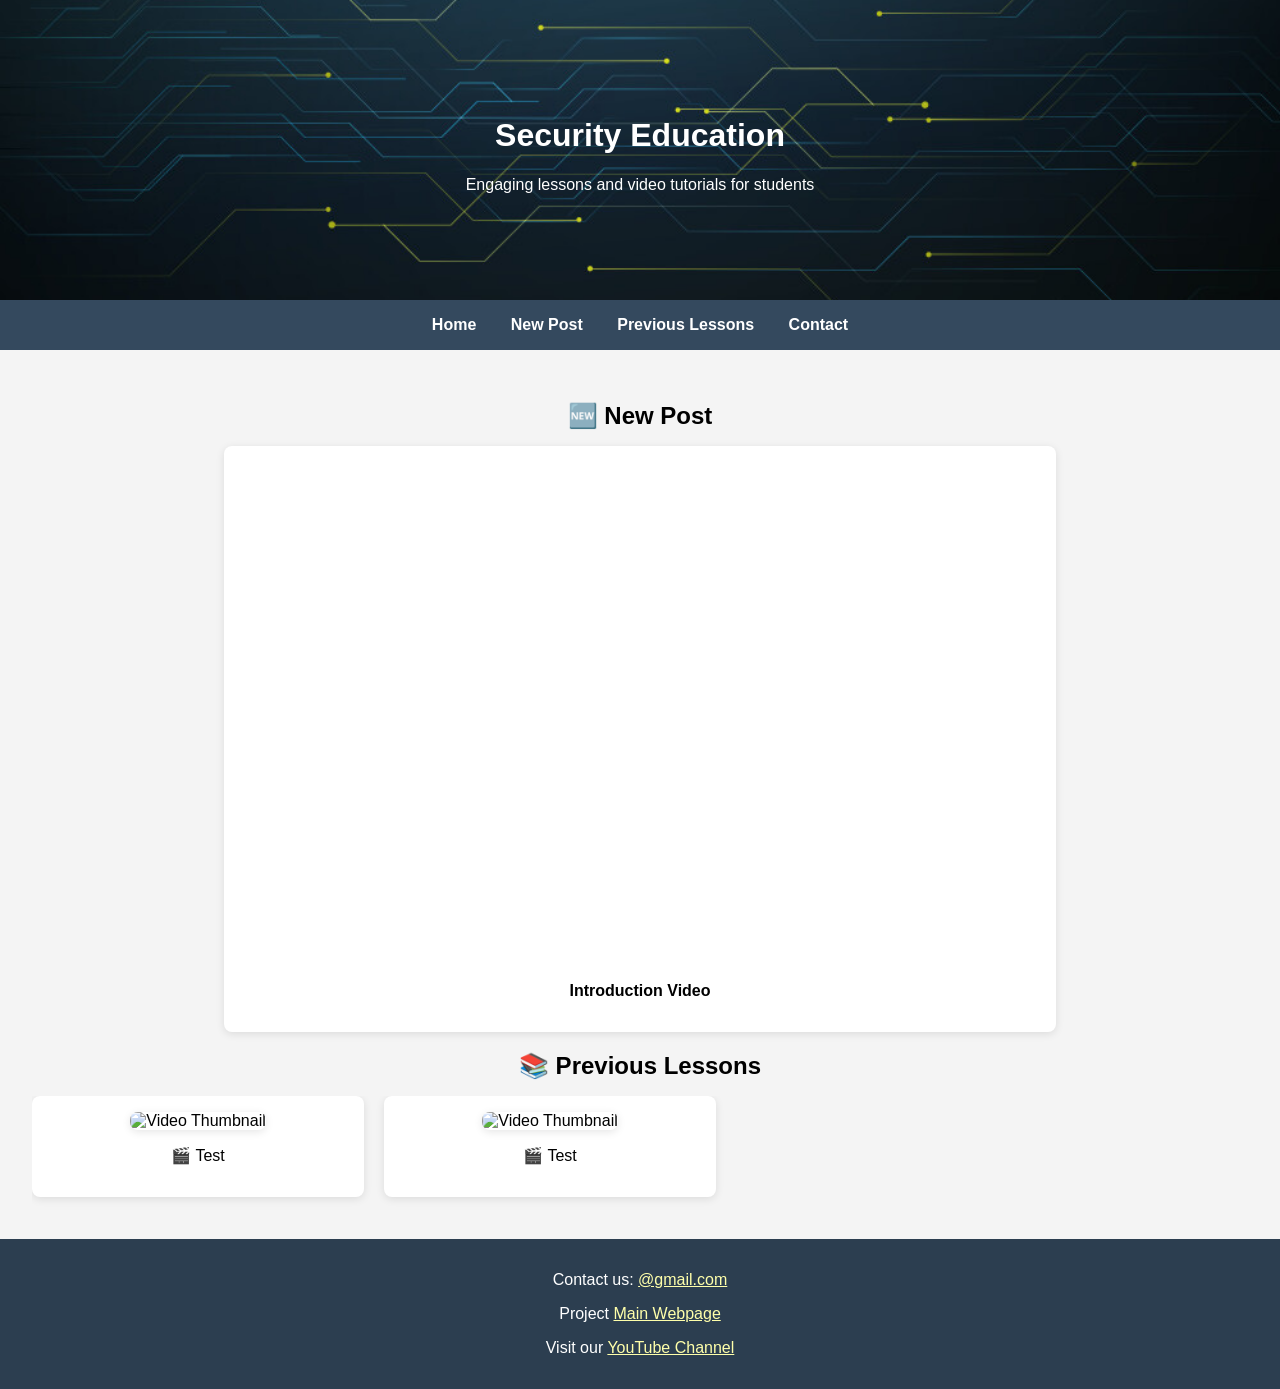
==== index.html @ 50c78922 "Update index.html" ====
<!DOCTYPE html>
<html lang="en">
<head>
  <meta charset="UTF-8" />
  <meta name="viewport" content="width=device-width, initial-scale=1.0"/>
  <title>Security Education</title>
  <link rel="stylesheet" href="css/style.css" />
</head>
<body>

  <!-- 📸 Full-width background image and title in header -->
  <header class="page-header">
    <img class="header-image" src="1.jpg" alt="Education Background" />
    <div class="header-title">
      <h1>Security Education</h1>
      <p>Engaging lessons and video tutorials for students</p>
    </div>
  </header>

  <!-- 🔗 Navigation -->
  <nav>
    <a href="#home">Home</a>
    <a href="#new-post">New Post</a>
    <a href="#videos">Previous Lessons</a>
    <a href="#contact">Contact</a>
  </nav>

  <!-- 📄 Main Content -->
  <main>
    <!-- ✅ New Posts Section -->
    <section id="new-post">
      <h2>🆕 New Post</h2>
      <div class="videos">

        <!-- Example New Video -->
        <div class="video1">
          <iframe width="100%" height="500" src="https://www.youtube.com/embed/_q1Ze8Wa-r0" 
                  frameborder="0" allow="accelerometer; autoplay; clipboard-write; encrypted-media; gyroscope; picture-in-picture" 
                  allowfullscreen></iframe>
          <p>Introduction Video</p>
        </div>



      </div>
    </section>

    <!-- 📦 Older Videos Section (with scroll) -->
    <section id="videos" class="video-section">
      <h2>📚 Previous Lessons</h2>
      <div class="scroll-videos">

        <!-- Video with Embedded Popup Modal -->
      <div class="video">
        <!-- Trigger for Modal -->
        <a href="#popup1" class="open-popup">
          <img src="https://img.youtube.com/vi/UEoXaZoPkcc/hqdefault.jpg" alt="Video Thumbnail" />
          <p>🎬 Test</p>
        </a>

        <!-- Popup Modal -->
        <div id="popup1" class="popup">
          <div class="popup-content">
            <iframe
              src="https://www.youtube.com/embed/UEoXaZoPkcc"
              title="YouTube video"
              frameborder="0"
              allow="accelerometer; autoplay; clipboard-write; encrypted-media; gyroscope; picture-in-picture"
              allowfullscreen
            ></iframe>
            <br>
            <a href="#" class="close">Close</a>
          </div>
        </div>
      </div>
 
      <div class="video">
        <!-- Trigger for Modal -->
        <a href="#popup1" class="open-popup">
          <img src="https://img.youtube.com/vi/_q1Ze8Wa-r0/hqdefault.jpg" alt="Video Thumbnail" />
          <p>🎬 Test</p>
        </a>

        <!-- Popup Modal -->
        <div id="popup1" class="popup">
          <div class="popup-content">
            <iframe
              src="https://www.youtube.com/embed/_q1Ze8Wa-r0"
              title="YouTube video"
              frameborder="0"
              allow="accelerometer; autoplay; clipboard-write; encrypted-media; gyroscope; picture-in-picture"
              allowfullscreen
            ></iframe>
            <br>
            <a href="#" class="close">Close</a>
          </div>
        </div>
      </div>



      </div>
    </section>
  </main>

  <!-- 📞 Footer Contact Info -->
  <footer id="contact">
    <p>Contact us: <a href="mailto:your@email.com">@gmail.com</a></p>
    <p>Project <a href="https://www.binghamton.edu/computer-science/research/secedu.html" target="_blank">Main Webpage</a></p>
    
    <p>Visit our <a href="http://www.youtube.com/@HardwareSecurityForAll" target="_blank">YouTube Channel</a></p>
  </footer>

  <!-- ✨ Scroll fade script -->
  <script>
    const headerImage = document.querySelector('.header-image');

    window.addEventListener('scroll', () => {
      const scrollTop = window.pageYOffset || document.documentElement.scrollTop;
      if (headerImage) {
        headerImage.style.opacity = Math.max(1 - scrollTop / 300, 0);
      }
    });
  </script>
</body>
</html>
---- css/style.css ----
/* Reset and base styles */
body {
  font-family: Arial, sans-serif;
  background-color: #f4f4f4;
  margin: 0;
  padding: 0;
}

.page-header {
  position: relative;
  overflow: hidden;
  height: 300px; /* Set desired header height */
  background-color: #2c3e50;
  transition: opacity 0.5s ease;
}

/* Background image styles */
.header-image {
  position: absolute;
  top: 0;
  left: 0;
  width: 100%;
  height: 100%;
  object-fit: cover;
  opacity: 0.6;
  z-index: 0;
}

/* Title container over image */
.header-title {
  position: relative;
  z-index: 1;
  text-align: center;
  color: white;
  padding: 6rem 1rem;
}

/* Optional: make header sticky */
.header-title.sticky {
  position: sticky;
  top: 0;
  background-color: rgba(44, 62, 80, 0.9);
  z-index: 10;
}

nav {
  background-color: #34495e;
  text-align: center;
  padding: 1rem;
}

nav a {
  color: white;
  margin: 0 15px;
  text-decoration: none;
  font-weight: bold;
}

main {
  padding: 2rem;
}

h2 {
  text-align: center;
  margin-bottom: 1rem;
}

/* New Posts (grid layout) */
.videos {
  display: flex;
  flex-wrap: wrap;
  gap: 20px;
  justify-content: center;
}


.video1 {
  flex: 0 0 auto;
  width: 800px;
  background: white;
  border-radius: 8px;
  box-shadow: 0 2px 8px rgba(0, 0, 0, 0.1);
  padding: 1rem;
  text-align: center;
}

.video1 p {
  text-decoration: wavy;
  color: black;
  font-weight: bold;
}

/* Individual video card */
.video {
  flex: 0 0 auto;
  width: 300px;
  background: white;
  border-radius: 8px;
  box-shadow: 0 2px 8px rgba(0, 0, 0, 0.1);
  padding: 1rem;
  text-align: center;
}

.video a {
  text-decoration: none;
  color: black;
}

.video img {
  width: 100%;
  border-radius: 8px;
  box-shadow: 0 2px 8px rgba(0,0,0,0.1);
}





/* Previous Lessons (horizontal scroll layout) */
.scroll-videos {
  display: flex;
  flex-wrap: nowrap;
  overflow-x: auto;
  overflow-y: hidden;
  gap: 20px;
  padding-bottom: 10px;
  scroll-behavior: smooth;
}


/* Watch button style */
.watch-button {
  display: inline-block;
  margin-top: 0.5rem;
  padding: 0.5rem 1rem;
  background-color: #cc0000;
  color: white;
  font-weight: bold;
  border-radius: 4px;
  text-decoration: none;
}

*************

/* Button to open popup */
.open-popup {
  display: inline-block;
  margin-top: 100px;
  padding: 12px 24px;
  background: #007bff;
  color: white;
  text-decoration: none;
  border-radius: 5px;
}

/* Fullscreen Popup Overlay */
.popup {
  visibility: hidden;
  opacity: 0;
  position: fixed;
  top: 0;
  left: 0;
  width: 100vw;
  height: 100vh;
  background: rgba(0,0,0,0.85);
  display: flex;
  align-items: center;
  justify-content: center;
  transition: opacity 0.3s ease;
  z-index: 9999;
}

/* Show when targeted */
.popup:target {
  visibility: visible;
  opacity: 1;
}

/* Popup Content fills screen */
.popup-content {
  position: relative;
  width: 100%;
  max-width: 100vw;
  height: 100%;
  max-height: 100vh;
  display: flex;
  flex-direction: column;
  align-items: center;
  justify-content: center;
  box-sizing: border-box;
  padding: 10px;
}

/* Responsive YouTube iframe */
.popup-content iframe {
  width: 100%;
  max-width: 90vw;
  height: 90vh;
  border: none;
  border-radius: 8px;
}

/* Close Button */
.close {
  margin-top: 10px;
  padding: 8px 16px;
  background: #dc3545;
  color: white;
  text-decoration: none;
  border-radius: 5px;
  font-size: 16px;
}
/* Footer */
footer {
  background-color: #2c3e50;
  color: white;
  text-align: center;
  padding: 1rem;
}

footer a {
  color: #ffa;
}
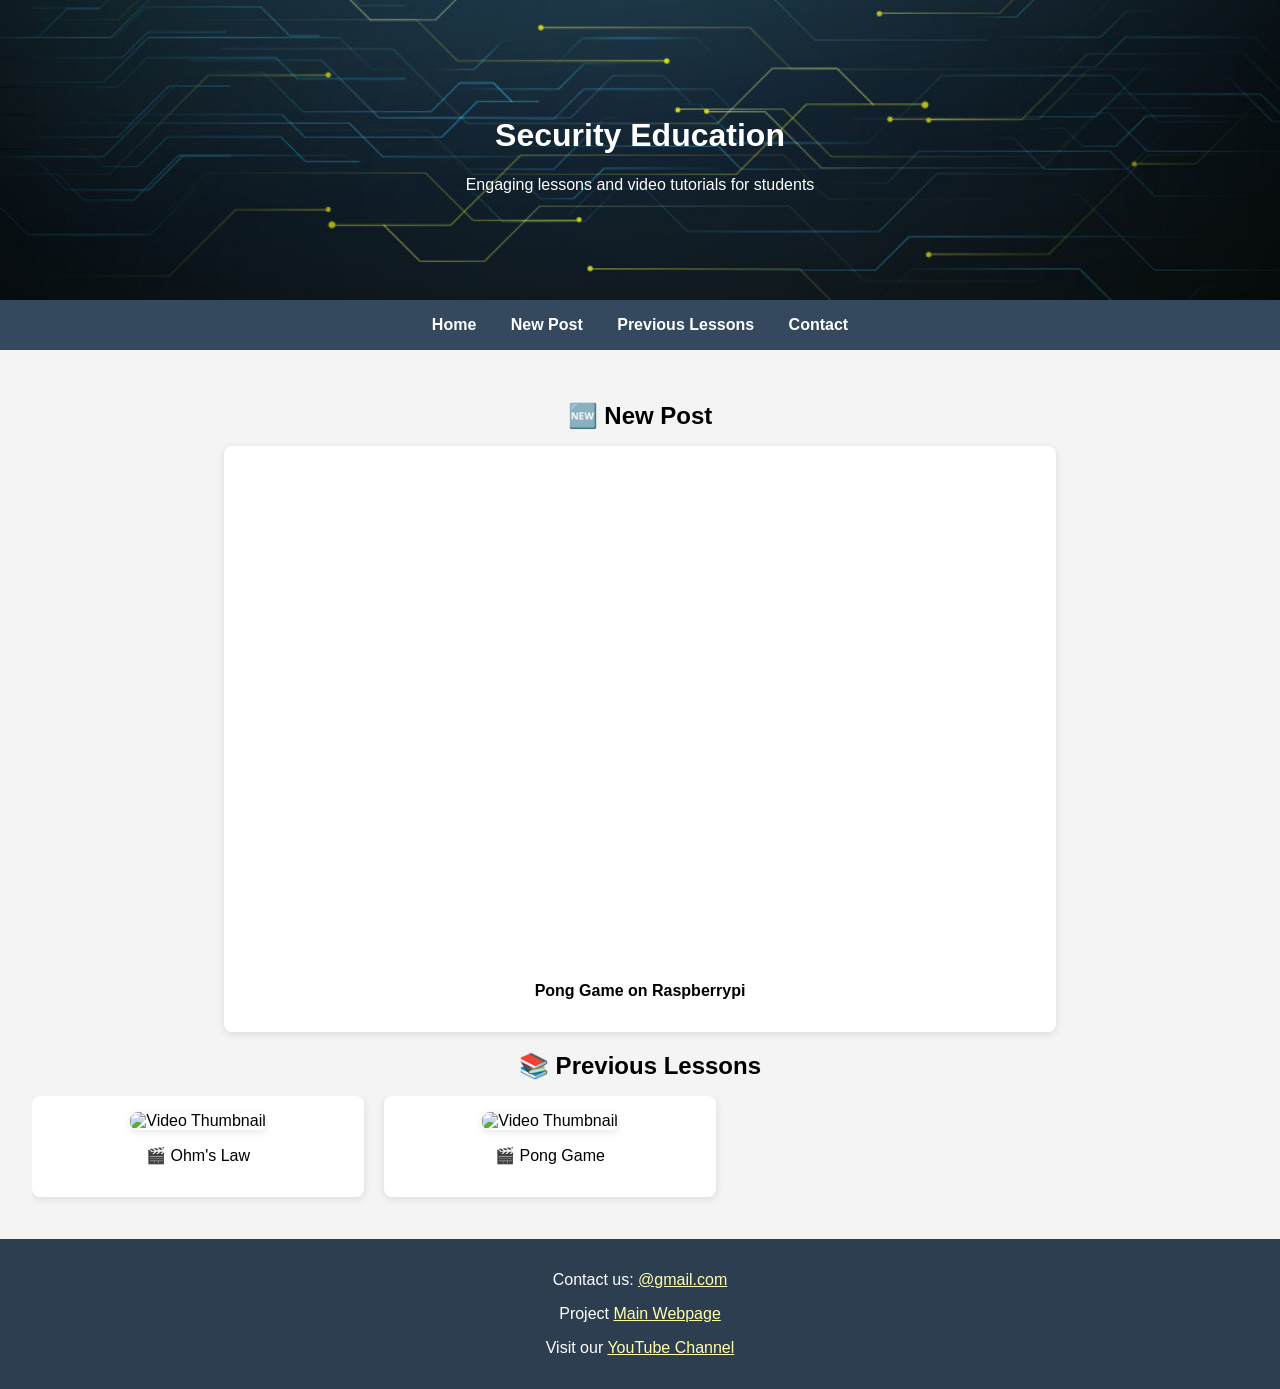
==== commit 7d4b8e92: "Update index.html" ====
--- a/index.html
+++ b/index.html
@@ -37,7 +37,7 @@
           <iframe width="100%" height="500" src="https://www.youtube.com/embed/_q1Ze8Wa-r0" 
                   frameborder="0" allow="accelerometer; autoplay; clipboard-write; encrypted-media; gyroscope; picture-in-picture" 
                   allowfullscreen></iframe>
-          <p>Introduction Video</p>
+          <p> Pong Game on Raspberrypi</p>
         </div>
 
 
@@ -55,7 +55,7 @@
         <!-- Trigger for Modal -->
         <a href="#popup1" class="open-popup">
           <img src="https://img.youtube.com/vi/UEoXaZoPkcc/hqdefault.jpg" alt="Video Thumbnail" />
-          <p>🎬 Test</p>
+          <p>🎬 Ohm's Law</p>
         </a>
 
         <!-- Popup Modal -->
@@ -78,7 +78,7 @@
         <!-- Trigger for Modal -->
         <a href="#popup1" class="open-popup">
           <img src="https://img.youtube.com/vi/_q1Ze8Wa-r0/hqdefault.jpg" alt="Video Thumbnail" />
-          <p>🎬 Test</p>
+          <p>🎬 Pong Game</p>
         </a>
 
         <!-- Popup Modal -->
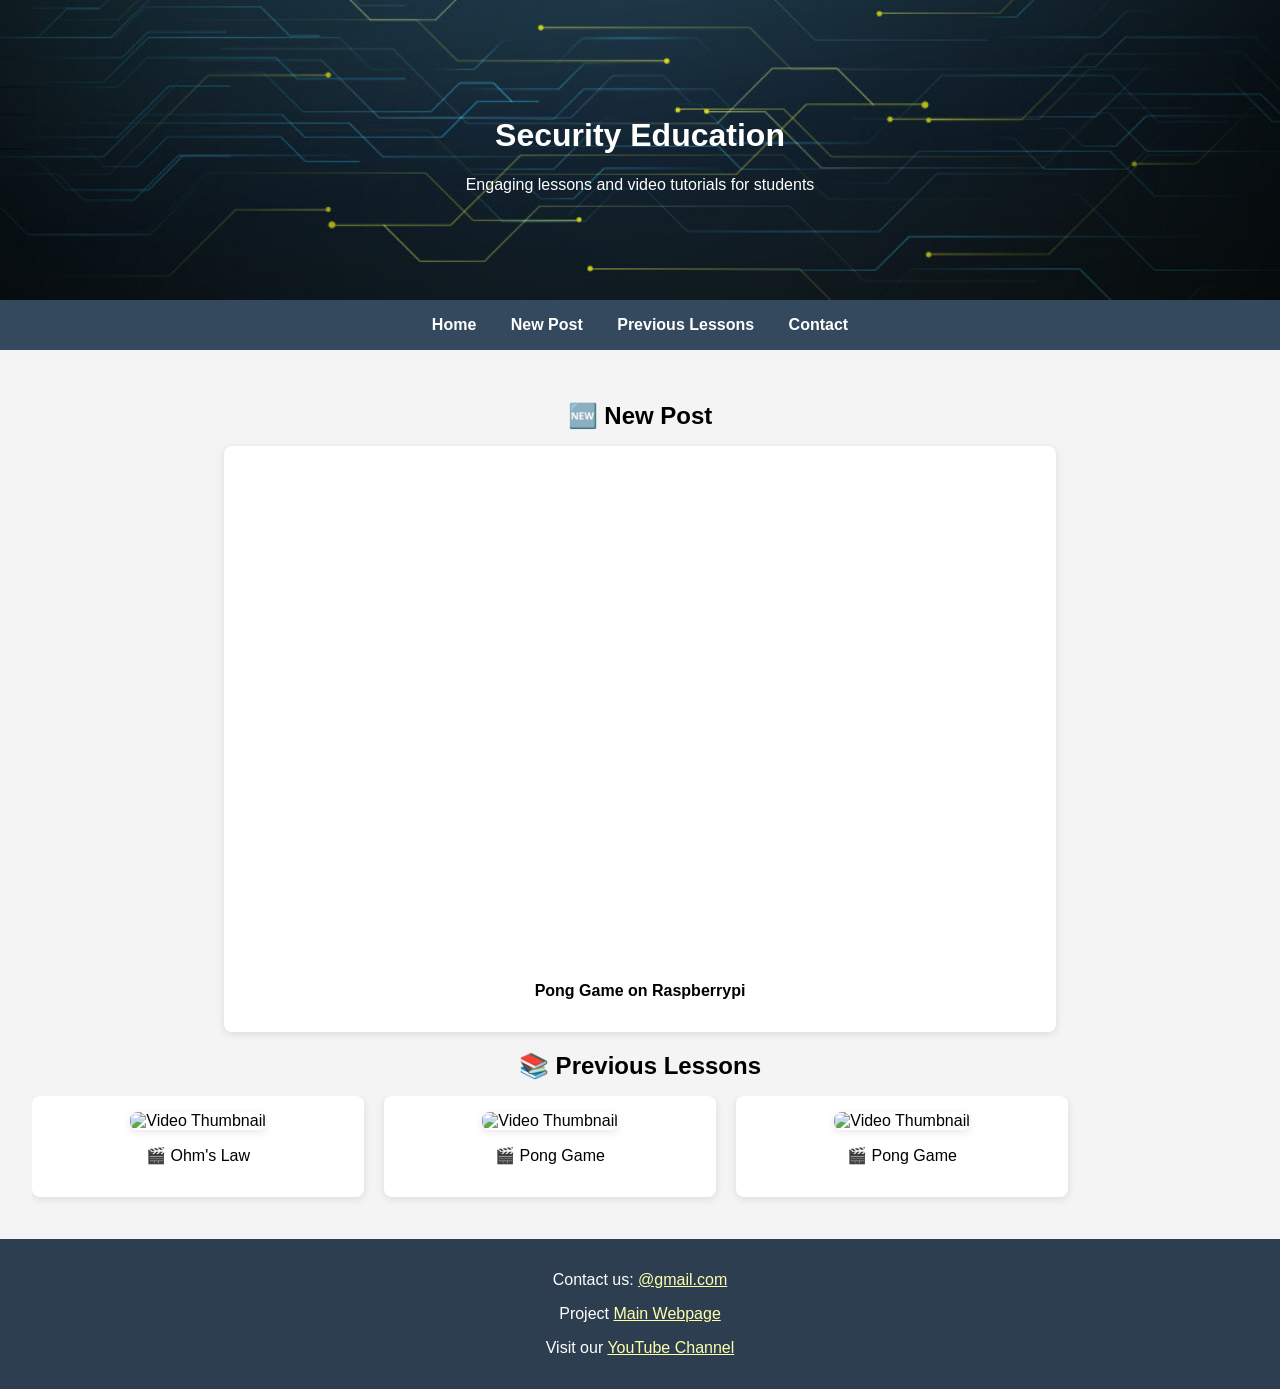
==== commit 424b294a: "new video" ====
--- a/index.html
+++ b/index.html
@@ -34,7 +34,7 @@
 
         <!-- Example New Video -->
         <div class="video1">
-          <iframe width="100%" height="500" src="https://www.youtube.com/embed/_q1Ze8Wa-r0" 
+          <iframe width="100%" height="500" src="https://www.youtube.com/embed/Caftz2IhOSc" 
                   frameborder="0" allow="accelerometer; autoplay; clipboard-write; encrypted-media; gyroscope; picture-in-picture" 
                   allowfullscreen></iframe>
           <p> Pong Game on Raspberrypi</p>
@@ -99,6 +99,30 @@
 
 
 
+      <div class="video">
+        <!-- Trigger for Modal -->
+        <a href="#popup1" class="open-popup">
+          <img src="https://img.youtube.com/vi/Caftz2IhOSc/hqdefault.jpg" alt="Video Thumbnail" />
+          <p>🎬 Pong Game</p>
+        </a>
+
+        <!-- Popup Modal -->
+        <div id="popup1" class="popup">
+          <div class="popup-content">
+            <iframe
+              src="https://www.youtube.com/embed/Caftz2IhOSc"
+              title="YouTube video"
+              frameborder="0"
+              allow="accelerometer; autoplay; clipboard-write; encrypted-media; gyroscope; picture-in-picture"
+              allowfullscreen
+            ></iframe>
+            <br>
+            <a href="#" class="close">Close</a>
+          </div>
+        </div>
+      </div>
+
+
       </div>
     </section>
   </main>
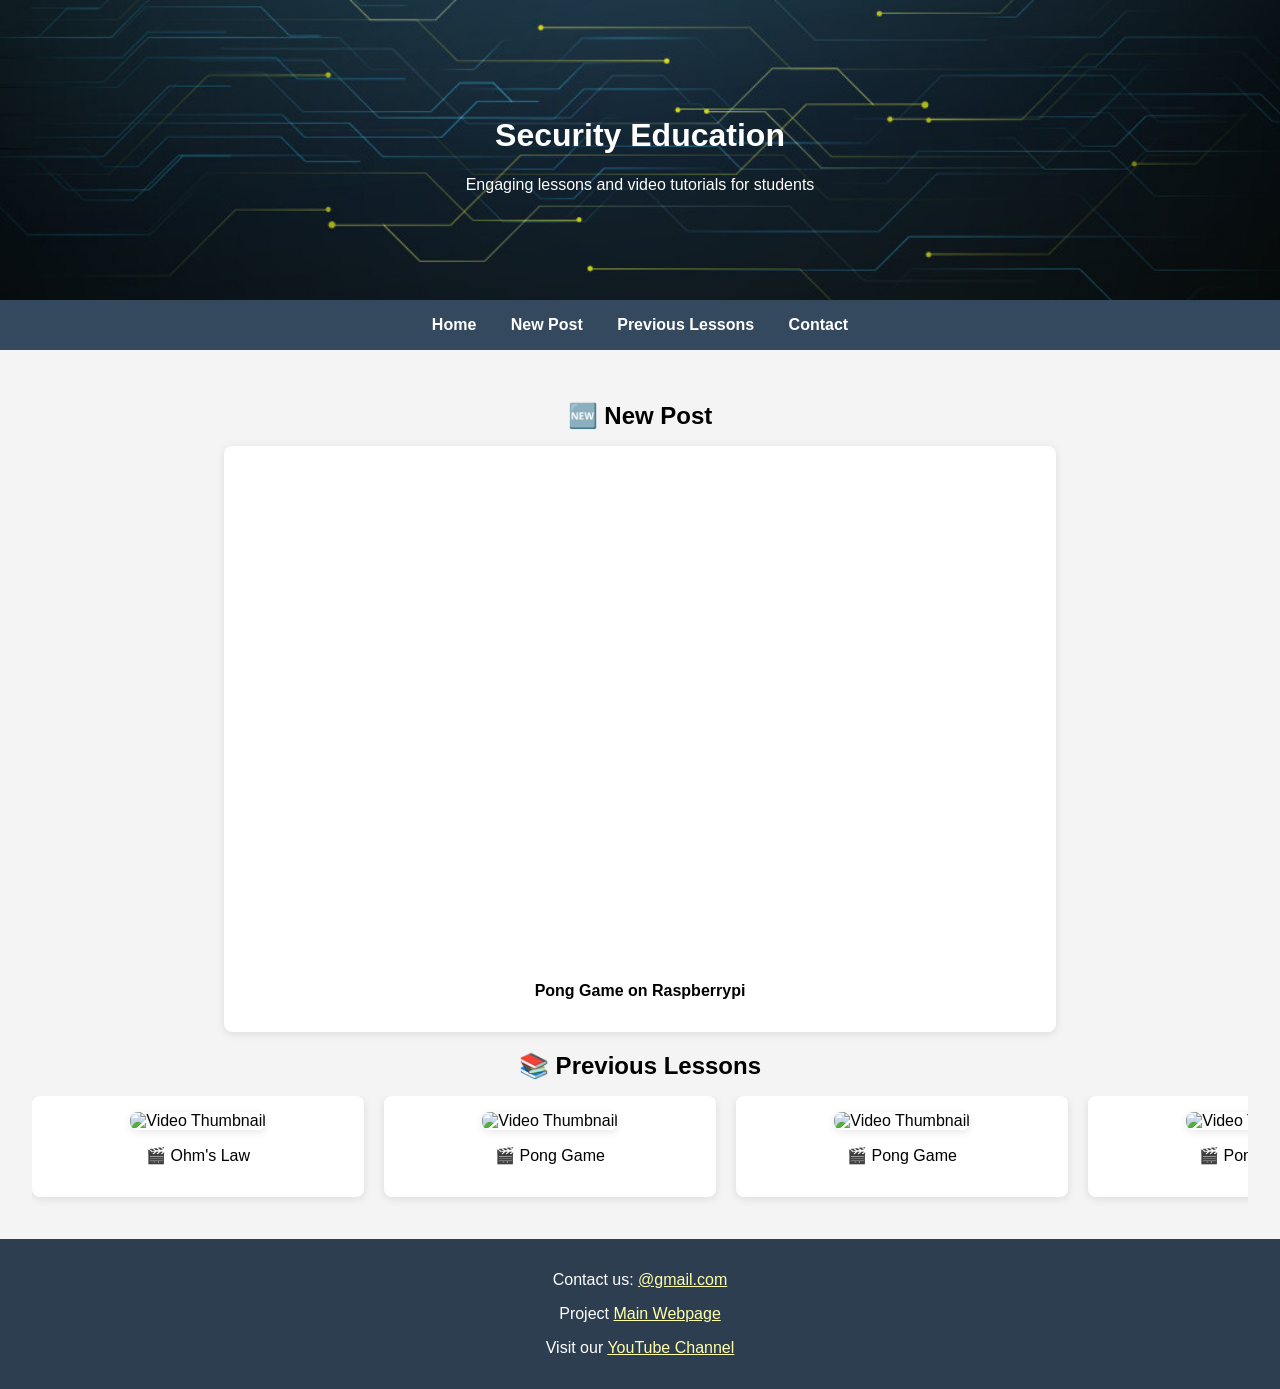
==== commit 2986ea19: "new video1" ====
--- a/index.html
+++ b/index.html
@@ -34,7 +34,7 @@
 
         <!-- Example New Video -->
         <div class="video1">
-          <iframe width="100%" height="500" src="https://www.youtube.com/embed/Caftz2IhOSc" 
+          <iframe width="100%" height="500" src="https://www.youtube.com/embed/S1C-6-dfpfE" 
                   frameborder="0" allow="accelerometer; autoplay; clipboard-write; encrypted-media; gyroscope; picture-in-picture" 
                   allowfullscreen></iframe>
           <p> Pong Game on Raspberrypi</p>
@@ -123,6 +123,29 @@
       </div>
 
 
+      <div class="video">
+        <!-- Trigger for Modal -->
+        <a href="#popup1" class="open-popup">
+          <img src="https://img.youtube.com/vi/S1C-6-dfpfE/hqdefault.jpg" alt="Video Thumbnail" />
+          <p>🎬 Pong Game</p>
+        </a>
+
+        <!-- Popup Modal -->
+        <div id="popup1" class="popup">
+          <div class="popup-content">
+            <iframe
+              src="https://www.youtube.com/embed/S1C-6-dfpfE"
+              title="YouTube video"
+              frameborder="0"
+              allow="accelerometer; autoplay; clipboard-write; encrypted-media; gyroscope; picture-in-picture"
+              allowfullscreen
+            ></iframe>
+            <br>
+            <a href="#" class="close">Close</a>
+          </div>
+        </div>
+      </div>
+
       </div>
     </section>
   </main>
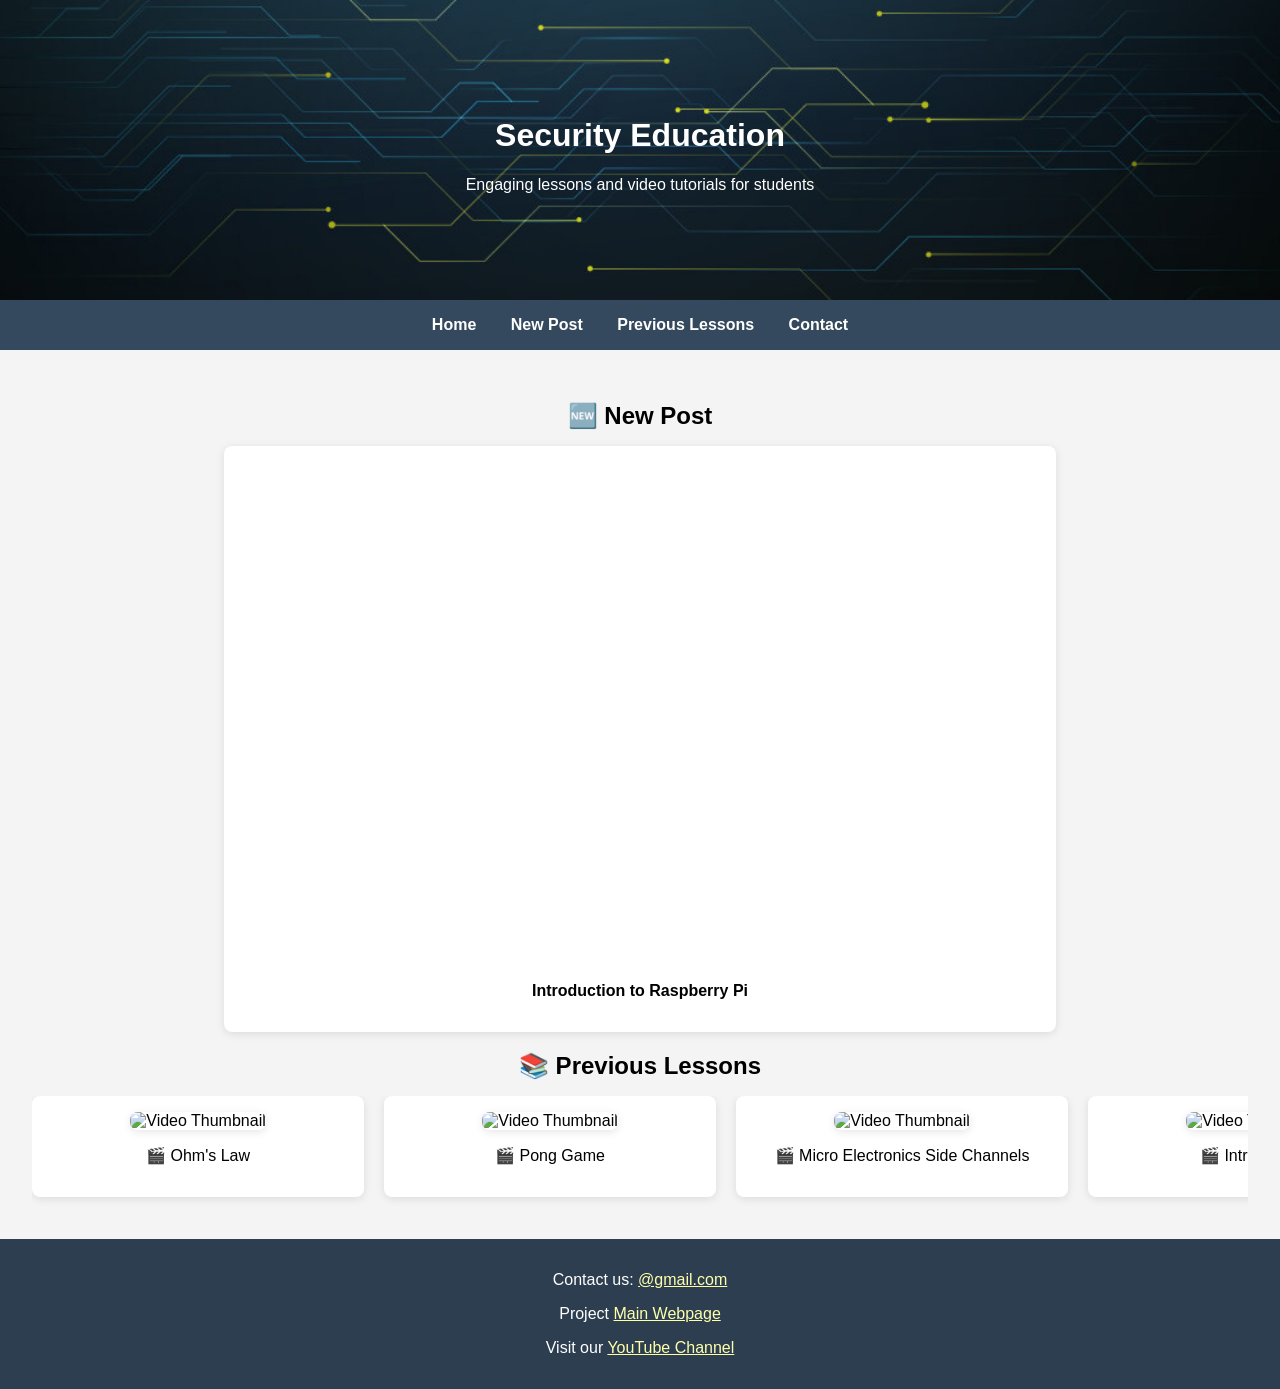
==== commit 46be62ff: "video link updates" ====
--- a/index.html
+++ b/index.html
@@ -37,7 +37,7 @@
           <iframe width="100%" height="500" src="https://www.youtube.com/embed/S1C-6-dfpfE" 
                   frameborder="0" allow="accelerometer; autoplay; clipboard-write; encrypted-media; gyroscope; picture-in-picture" 
                   allowfullscreen></iframe>
-          <p> Pong Game on Raspberrypi</p>
+          <p> Introduction to Raspberry Pi</p>
         </div>
 
 
@@ -76,13 +76,13 @@
  
       <div class="video">
         <!-- Trigger for Modal -->
-        <a href="#popup1" class="open-popup">
+        <a href="#popup2" class="open-popup">
           <img src="https://img.youtube.com/vi/_q1Ze8Wa-r0/hqdefault.jpg" alt="Video Thumbnail" />
           <p>🎬 Pong Game</p>
         </a>
 
         <!-- Popup Modal -->
-        <div id="popup1" class="popup">
+        <div id="popup2" class="popup">
           <div class="popup-content">
             <iframe
               src="https://www.youtube.com/embed/_q1Ze8Wa-r0"
@@ -97,20 +97,19 @@
         </div>
       </div>
 
-
-
+      
       <div class="video">
         <!-- Trigger for Modal -->
-        <a href="#popup1" class="open-popup">
-          <img src="https://img.youtube.com/vi/Caftz2IhOSc/hqdefault.jpg" alt="Video Thumbnail" />
-          <p>🎬 Pong Game</p>
+        <a href="#popup3" class="open-popup">
+          <img src="https://img.youtube.com/vi/7bOKi61ucHE/hqdefault.jpg" alt="Video Thumbnail" />
+          <p>🎬 Micro Electronics Side Channels</p>
         </a>
 
         <!-- Popup Modal -->
-        <div id="popup1" class="popup">
+        <div id="popup3" class="popup">
           <div class="popup-content">
             <iframe
-              src="https://www.youtube.com/embed/Caftz2IhOSc"
+              src="https://www.youtube.com/embed/7bOKi61ucHE"
               title="YouTube video"
               frameborder="0"
               allow="accelerometer; autoplay; clipboard-write; encrypted-media; gyroscope; picture-in-picture"
@@ -125,13 +124,13 @@
 
       <div class="video">
         <!-- Trigger for Modal -->
-        <a href="#popup1" class="open-popup">
+        <a href="#popup4" class="open-popup">
           <img src="https://img.youtube.com/vi/S1C-6-dfpfE/hqdefault.jpg" alt="Video Thumbnail" />
-          <p>🎬 Pong Game</p>
+          <p>🎬 Introduction </p>
         </a>
 
         <!-- Popup Modal -->
-        <div id="popup1" class="popup">
+        <div id="popup4" class="popup">
           <div class="popup-content">
             <iframe
               src="https://www.youtube.com/embed/S1C-6-dfpfE"
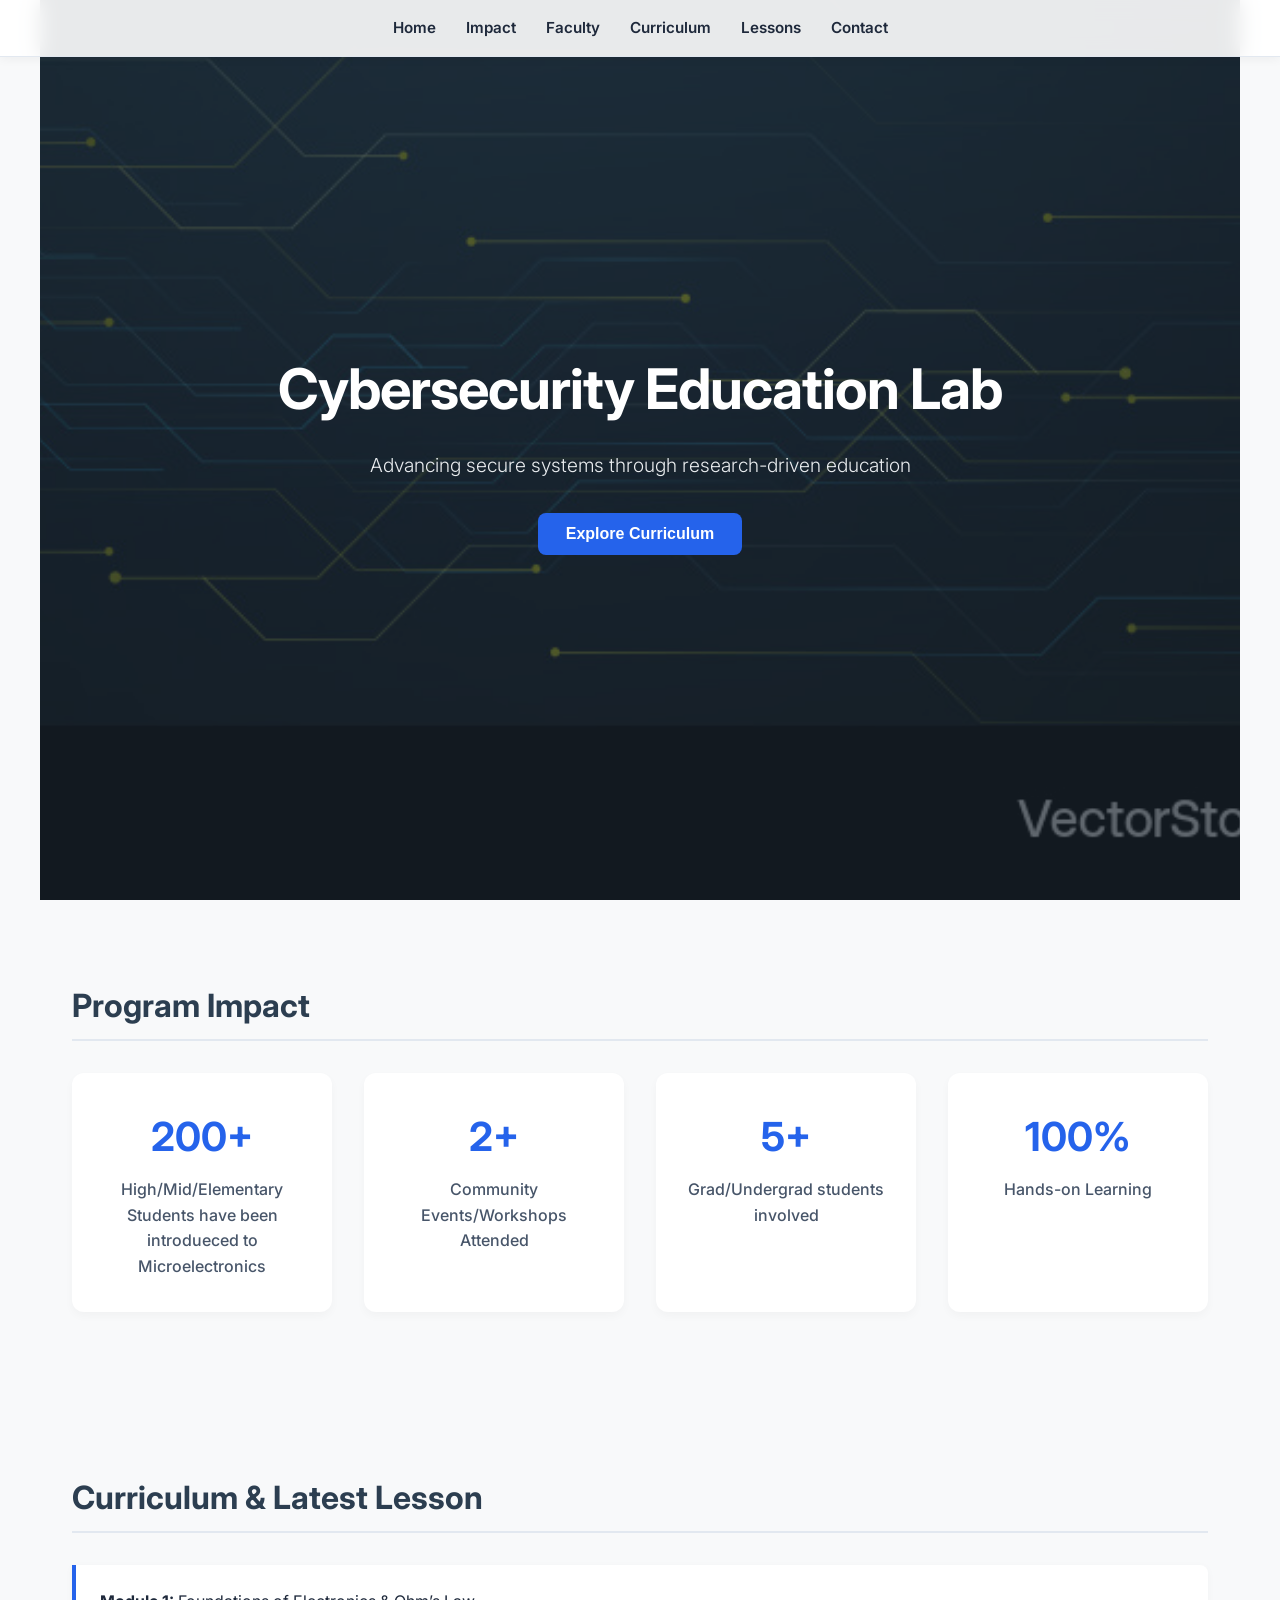
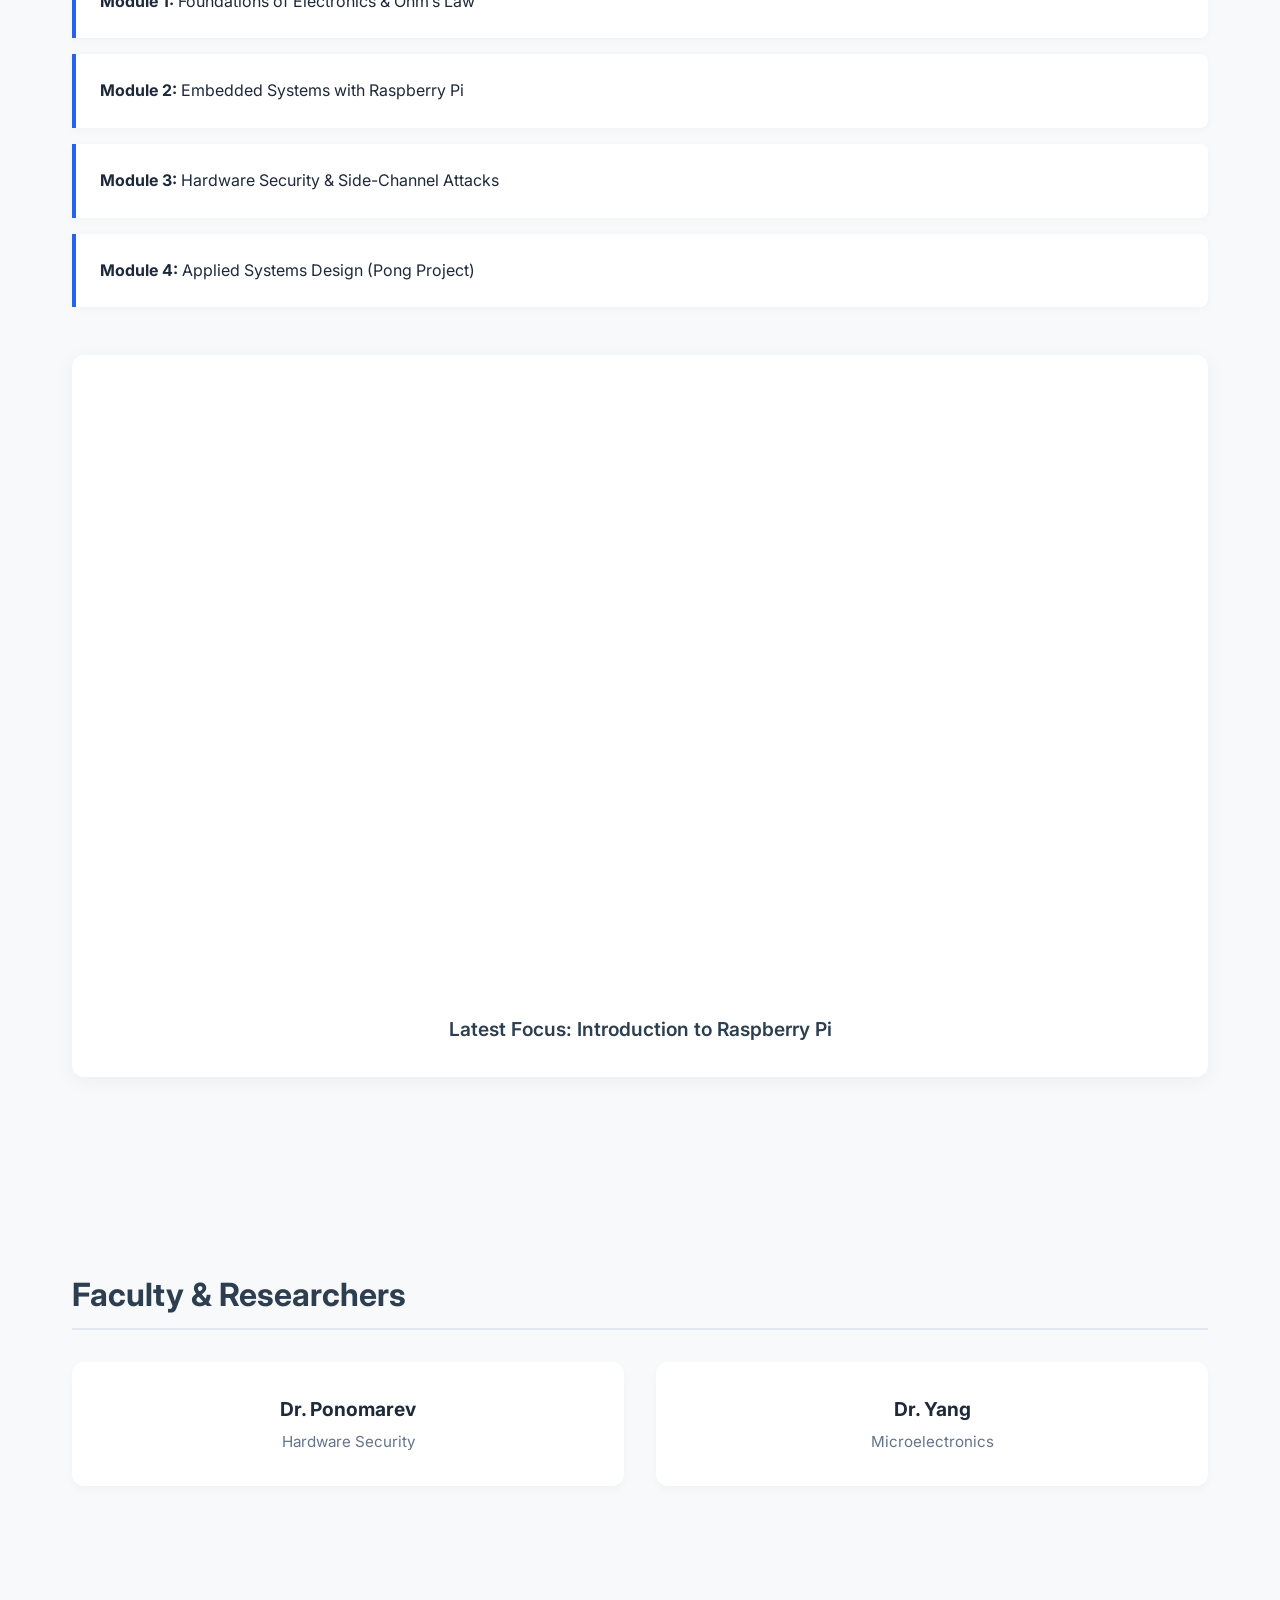
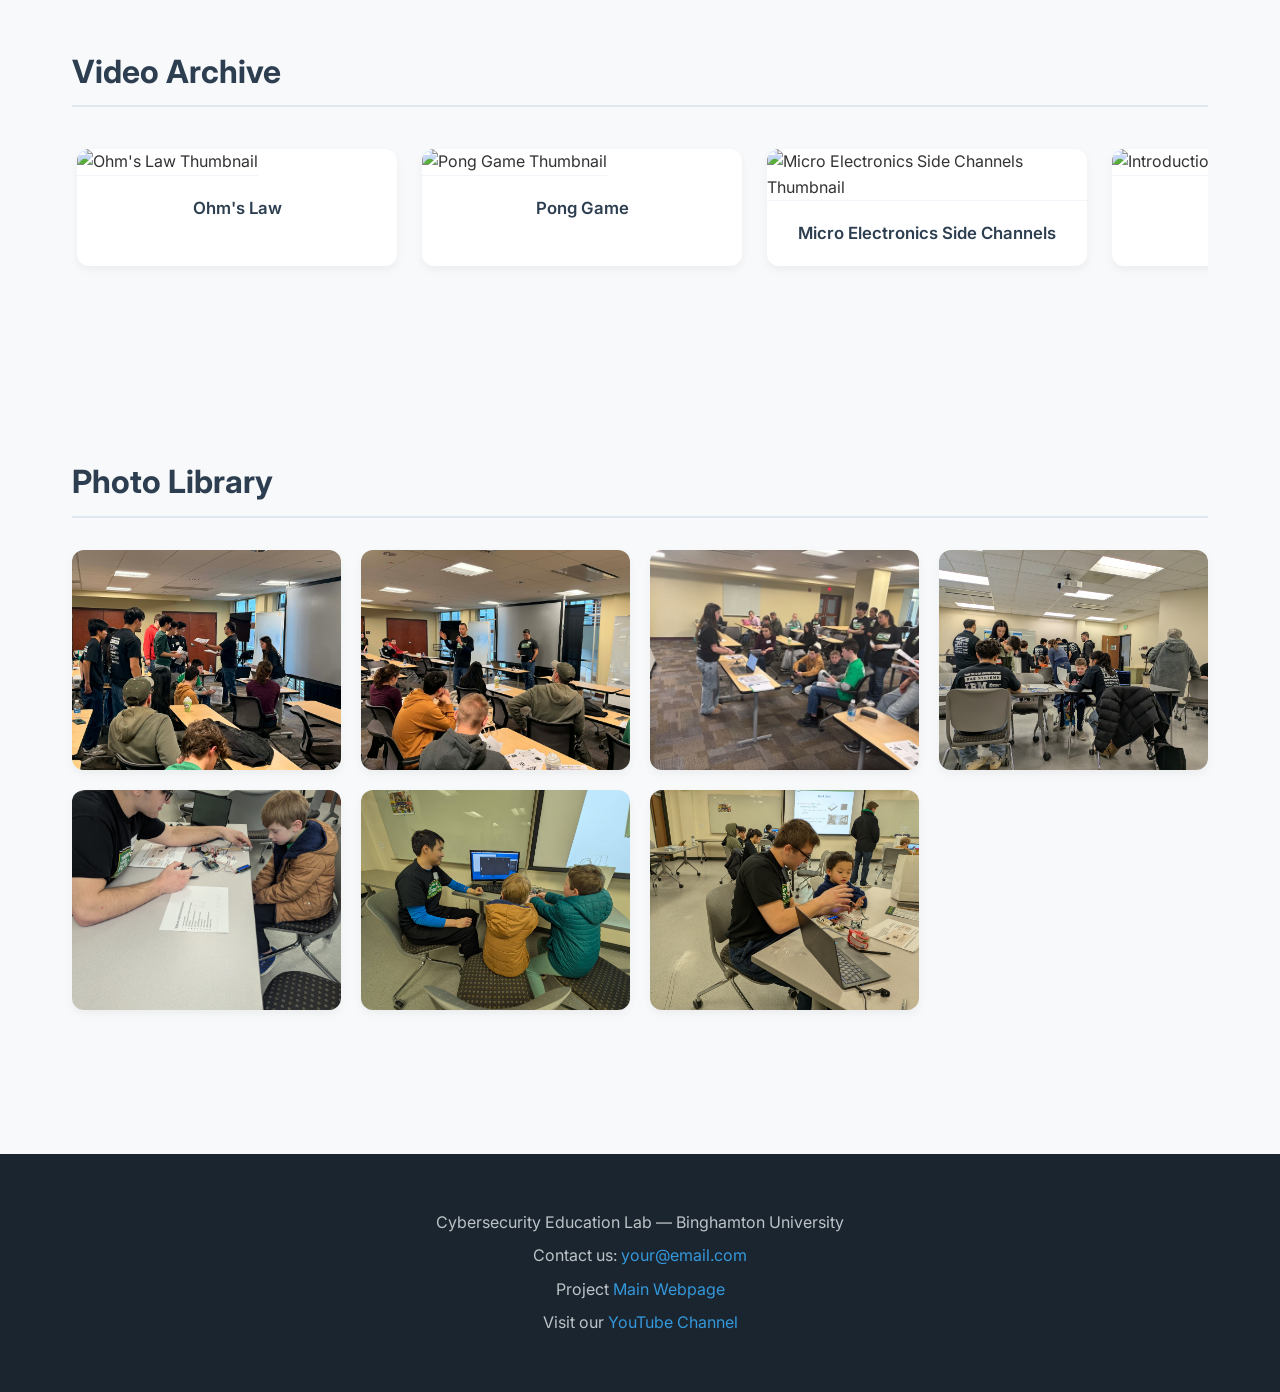
==== commit d2507652: "new design" ====
--- a/index.html
+++ b/index.html
@@ -3,170 +3,643 @@
 <head>
   <meta charset="UTF-8" />
   <meta name="viewport" content="width=device-width, initial-scale=1.0"/>
-  <title>Security Education</title>
-  <link rel="stylesheet" href="css/style.css" />
+  <title>Cybersecurity Education Lab | Binghamton University</title>
+  
+  <link rel="preconnect" href="https://fonts.googleapis.com">
+  <link rel="preconnect" href="https://fonts.gstatic.com" crossorigin>
+  <link href="https://fonts.googleapis.com/css2?family=Inter:wght@300;400;500;600;700&display=swap" rel="stylesheet">
+
+  <style>
+    /* --- Reset & Base --- */
+    * { 
+      box-sizing: border-box; 
+      margin: 0; 
+      padding: 0; 
+    }
+
+    html {
+      scroll-behavior: smooth;
+    }
+
+    body {
+      font-family: 'Inter', sans-serif;
+      background: #f8f9fa;
+      color: #1e293b;
+      line-height: 1.6;
+    }
+
+    /* --- Navigation --- */
+    nav {
+      position: fixed;
+      width: 100%;
+      top: 0;
+      background: rgba(255, 255, 255, 0.9);
+      backdrop-filter: blur(10px);
+      display: flex;
+      justify-content: center;
+      padding: 1rem;
+      z-index: 1000;
+      border-bottom: 1px solid #e2e8f0;
+      box-shadow: 0 2px 10px rgba(0,0,0,0.05);
+    }
+
+    nav a {
+      margin: 0 15px;
+      text-decoration: none;
+      color: #1e293b;
+      font-weight: 600;
+      font-size: 0.95rem;
+      transition: color 0.3s;
+    }
+
+    nav a:hover { 
+      color: #2563eb; 
+    }
+
+    /* --- Hero Section --- */
+    .hero {
+      position: relative;
+      height: 100vh;
+      display: flex;
+      align-items: center;
+      justify-content: center;
+      text-align: center;
+      overflow: hidden;
+      background-color: #1a252f;
+    }
+
+    .header-image {
+      position: absolute;
+      top: 0;
+      left: 0;
+      width: 100%;
+      height: 100%;
+      object-fit: cover;
+      opacity: 0.3; /* Darkened for contrast */
+      z-index: 0;
+    }
+
+    .hero-content {
+      position: relative;
+      z-index: 1;
+      color: white;
+      padding: 0 2rem;
+    }
+
+    .hero h1 {
+      font-size: 3.5rem;
+      margin-bottom: 1rem;
+      font-weight: 700;
+      letter-spacing: -1px;
+    }
+
+    .hero p {
+      font-size: 1.2rem;
+      font-weight: 300;
+      color: #e9ecef;
+      margin-bottom: 2rem;
+    }
+
+    .hero button {
+      padding: 12px 28px;
+      border: none;
+      background: #2563eb;
+      color: white;
+      font-weight: 600;
+      border-radius: 8px;
+      cursor: pointer;
+      transition: 0.3s;
+      font-size: 1rem;
+    }
+
+    .hero button:hover {
+      background: #1d4ed8;
+      transform: translateY(-2px);
+      box-shadow: 0 10px 25px rgba(37,99,235,0.3);
+    }
+
+    /* --- General Sections --- */
+    section {
+      padding: 5rem 2rem;
+      max-width: 1200px;
+      margin: auto;
+    }
+
+    h2 {
+      font-size: 2rem;
+      margin-bottom: 2rem;
+      color: #2c3e50;
+      border-bottom: 2px solid #e2e8f0;
+      padding-bottom: 0.5rem;
+    }
+
+    /* --- Stats --- */
+    .stats {
+      display: grid;
+      grid-template-columns: repeat(auto-fit, minmax(200px, 1fr));
+      gap: 2rem;
+      text-align: center;
+    }
+
+    .stat {
+      padding: 2rem;
+      border-radius: 12px;
+      background: white;
+      transition: 0.3s;
+      box-shadow: 0 4px 10px rgba(0,0,0,0.03);
+    }
+
+    .stat:hover {
+      transform: translateY(-6px);
+      box-shadow: 0 10px 30px rgba(0,0,0,0.08);
+    }
+
+    .stat h3 {
+      font-size: 2.5rem;
+      color: #2563eb;
+      margin-bottom: 0.5rem;
+    }
+
+    .stat p {
+      color: #475569;
+      font-weight: 500;
+    }
+
+    /* --- Faculty --- */
+    .faculty-grid {
+      display: grid;
+      grid-template-columns: repeat(auto-fit, minmax(250px, 1fr));
+      gap: 2rem;
+    }
+
+    .faculty {
+      text-align: center;
+      padding: 2rem;
+      border-radius: 12px;
+      background: white;
+      transition: 0.3s;
+      box-shadow: 0 4px 10px rgba(0,0,0,0.03);
+    }
+
+    .faculty:hover {
+      transform: translateY(-6px);
+      box-shadow: 0 10px 30px rgba(0,0,0,0.08);
+    }
+
+    .faculty img {
+      width: 120px;
+      height: 120px;
+      border-radius: 50%;
+      object-fit: cover;
+      margin-bottom: 1rem;
+      border: 3px solid #eff6ff;
+    }
+
+    .faculty h3 {
+      font-size: 1.2rem;
+      color: #1e293b;
+      margin-bottom: 0.3rem;
+    }
+
+    .faculty p {
+      color: #64748b;
+      font-size: 0.95rem;
+    }
+
+    /* --- Curriculum --- */
+    .syllabus {
+      display: grid;
+      gap: 1rem;
+      margin-bottom: 3rem;
+    }
+
+    .module {
+      padding: 1.5rem;
+      border-left: 4px solid #2563eb;
+      background: white;
+      transition: 0.3s;
+      box-shadow: 0 2px 8px rgba(0,0,0,0.03);
+      border-radius: 0 8px 8px 0;
+    }
+
+    .module:hover {
+      background: #eff6ff;
+    }
+
+    /* --- Video Wrappers --- */
+    .featured-video-wrapper {
+      background: white;
+      border-radius: 12px;
+      box-shadow: 0 4px 20px rgba(0, 0, 0, 0.05);
+      padding: 2rem;
+      margin-bottom: 2rem;
+    }
+
+    .featured-video-wrapper p {
+      font-size: 1.2rem;
+      font-weight: 600;
+      color: #2c3e50;
+      margin-top: 1.5rem;
+      text-align: center;
+    }
+
+    .video-responsive {
+      position: relative;
+      padding-bottom: 56.25%; /* 16:9 Aspect Ratio */
+      height: 0;
+      overflow: hidden;
+      border-radius: 8px;
+    }
+
+    .video-responsive iframe {
+      position: absolute;
+      top: 0;
+      left: 0;
+      width: 100%;
+      height: 100%;
+      border: none;
+    }
+
+    /* --- Previous Lessons (Scroll Layout) --- */
+    .scroll-videos {
+      display: flex;
+      flex-wrap: nowrap;
+      overflow-x: auto;
+      overflow-y: hidden;
+      gap: 25px;
+      padding: 10px 5px 30px 5px;
+      scroll-behavior: smooth;
+    }
+
+    .scroll-videos::-webkit-scrollbar {
+      height: 8px;
+    }
+    .scroll-videos::-webkit-scrollbar-track {
+      background: #e2e8f0; 
+      border-radius: 4px;
+    }
+    .scroll-videos::-webkit-scrollbar-thumb {
+      background: #94a3b8; 
+      border-radius: 4px;
+    }
+    .scroll-videos::-webkit-scrollbar-thumb:hover {
+      background: #64748b; 
+    }
+
+    .video-card {
+      flex: 0 0 auto;
+      width: 320px;
+      background: white;
+      border-radius: 12px;
+      box-shadow: 0 4px 10px rgba(0, 0, 0, 0.05);
+      transition: transform 0.3s ease, box-shadow 0.3s ease;
+      overflow: hidden;
+    }
+
+    .video-card:hover {
+      transform: translateY(-8px);
+      box-shadow: 0 12px 24px rgba(0, 0, 0, 0.12);
+    }
+
+    .video-card a {
+      text-decoration: none;
+      color: #333;
+      display: block;
+    }
+
+    .video-card img {
+      width: 100%;
+      height: 180px;
+      object-fit: cover;
+      border-bottom: 1px solid #f1f5f9;
+    }
+
+    .video-card p {
+      padding: 1.2rem;
+      margin: 0;
+      font-weight: 600;
+      font-size: 1.05rem;
+      text-align: center;
+      color: #2c3e50;
+    }
+    /* --- Photo Gallery --- */
+.photo-grid {
+  display: grid;
+  grid-template-columns: repeat(auto-fit, minmax(250px, 1fr));
+  gap: 20px;
+}
+
+.photo-grid img {
+  width: 100%;
+  height: 220px;
+  object-fit: cover;
+  border-radius: 12px;
+  cursor: pointer;
+  transition: 0.3s ease;
+  box-shadow: 0 4px 10px rgba(0,0,0,0.05);
+}
+
+.photo-grid img:hover {
+  transform: scale(1.05);
+  box-shadow: 0 10px 25px rgba(0,0,0,0.15);
+}
+
+/* --- Lightbox --- */
+.lightbox {
+  position: fixed;
+  top: 0;
+  left: 0;
+  width: 100%;
+  height: 100%;
+  background: rgba(15, 23, 36, 0.95);
+  display: none;
+  align-items: center;
+  justify-content: center;
+  z-index: 9999;
+}
+
+.lightbox img {
+  max-width: 90%;
+  max-height: 85%;
+  border-radius: 10px;
+  box-shadow: 0 10px 40px rgba(0,0,0,0.6);
+}
+
+    /* --- Popup Modals --- */
+    .popup {
+      visibility: hidden;
+      opacity: 0;
+      position: fixed;
+      top: 0;
+      left: 0;
+      width: 100vw;
+      height: 100vh;
+      background: rgba(15, 23, 36, 0.95);
+      display: flex;
+      align-items: center;
+      justify-content: center;
+      transition: opacity 0.3s ease, visibility 0.3s ease;
+      z-index: 9999;
+    }
+
+    .popup:target {
+      visibility: visible;
+      opacity: 1;
+    }
+
+    .popup-content {
+      position: relative;
+      width: 100%;
+      max-width: 1000px;
+      padding: 20px;
+      display: flex;
+      flex-direction: column;
+      align-items: center;
+    }
+
+    .popup-content .video-responsive {
+      width: 100%;
+      box-shadow: 0 10px 30px rgba(0,0,0,0.5);
+    }
+
+    .close {
+      margin-top: 20px;
+      padding: 10px 24px;
+      background: #e74c3c;
+      color: white;
+      text-decoration: none;
+      border-radius: 6px;
+      font-weight: 600;
+      transition: background 0.3s ease;
+    }
+
+    .close:hover {
+      background: #c0392b;
+    }
+
+    /* --- Footer --- */
+    footer {
+      background-color: #1a252f;
+      color: #bdc3c7;
+      text-align: center;
+      padding: 3rem 1rem;
+      margin-top: 4rem;
+    }
+
+    footer p {
+      margin: 0.5rem 0;
+    }
+
+    footer a {
+      color: #3498db;
+      text-decoration: none;
+      transition: color 0.3s ease;
+    }
+
+    footer a:hover {
+      color: #2980b9;
+      text-decoration: underline;
+    }
+
+    /* --- Animations --- */
+    .reveal {
+      opacity: 0;
+      transform: translateY(40px);
+      transition: 0.8s ease;
+    }
+
+    .reveal.active {
+      opacity: 1;
+      transform: translateY(0);
+    }
+  </style>
 </head>
 <body>
 
-  <!-- 📸 Full-width background image and title in header -->
-  <header class="page-header">
-    <img class="header-image" src="1.jpg" alt="Education Background" />
-    <div class="header-title">
-      <h1>Security Education</h1>
-      <p>Engaging lessons and video tutorials for students</p>
-    </div>
-  </header>
-
-  <!-- 🔗 Navigation -->
   <nav>
-    <a href="#home">Home</a>
-    <a href="#new-post">New Post</a>
-    <a href="#videos">Previous Lessons</a>
+    <a href="#hero">Home</a>
+    <a href="#stats">Impact</a>
+    <a href="#faculty">Faculty</a>
+    <a href="#curriculum">Curriculum</a>
+    <a href="#lessons">Lessons</a>
     <a href="#contact">Contact</a>
   </nav>
 
-  <!-- 📄 Main Content -->
-  <main>
-    <!-- ✅ New Posts Section -->
-    <section id="new-post">
-      <h2>🆕 New Post</h2>
-      <div class="videos">
-
-        <!-- Example New Video -->
-        <div class="video1">
-          <iframe width="100%" height="500" src="https://www.youtube.com/embed/S1C-6-dfpfE" 
-                  frameborder="0" allow="accelerometer; autoplay; clipboard-write; encrypted-media; gyroscope; picture-in-picture" 
-                  allowfullscreen></iframe>
-          <p> Introduction to Raspberry Pi</p>
+  <section class="hero" id="hero">
+    <img class="header-image" src="1.jpg" alt="Education Background" />
+    <div class="hero-content">
+      <h1>Cybersecurity Education Lab</h1>
+      <p>Advancing secure systems through research-driven education</p>
+      <button onclick="document.getElementById('curriculum').scrollIntoView()">Explore Curriculum</button>
+    </div>
+  </section>
+
+  <section id="stats" class="reveal">
+    <h2>Program Impact</h2>
+    <div class="stats">
+      <div class="stat"><h3>200+</h3><p>High/Mid/Elementary Students have been introdueced to Microelectronics</p></div>
+      <div class="stat"><h3>2+</h3><p>Community Events/Workshops Attended</p></div>
+      <div class="stat"><h3>5+</h3><p>Grad/Undergrad students involved</p></div>
+      <div class="stat"><h3>100%</h3><p>Hands-on Learning</p></div>
+    </div>
+  </section>
+
+  <section id="curriculum" class="reveal">
+    <h2>Curriculum & Latest Lesson</h2>
+    
+    <div class="syllabus">
+      <div class="module"><strong>Module 1:</strong> Foundations of Electronics & Ohm’s Law</div>
+      <div class="module"><strong>Module 2:</strong> Embedded Systems with Raspberry Pi</div>
+      <div class="module"><strong>Module 3:</strong> Hardware Security & Side-Channel Attacks</div>
+      <div class="module"><strong>Module 4:</strong> Applied Systems Design (Pong Project)</div>
+    </div>
+
+    <div class="featured-video-wrapper">
+      <div class="video-responsive">
+        <iframe 
+          src="https://www.youtube.com/embed/S1C-6-dfpfE" 
+          title="Introduction to Raspberry Pi"
+          allow="accelerometer; autoplay; clipboard-write; encrypted-media; gyroscope; picture-in-picture" 
+          allowfullscreen>
+        </iframe>
+      </div>
+      <p>Latest Focus: Introduction to Raspberry Pi</p>
+    </div>
+  </section>
+
+  <section id="faculty" class="reveal">
+    <h2>Faculty & Researchers</h2>
+    <div class="faculty-grid">
+      <div class="faculty">
+        <!-- <img src="https://via.placeholder.com/120" alt="Dr. Jane Smith"> -->
+        <h3>Dr. Ponomarev </h3>
+        <p>Hardware Security</p>
+      </div>
+      <div class="faculty">
+        <!-- <img src="https://via.placeholder.com/120" alt="Dr. Michael Chen"> -->
+        <h3>Dr. Yang</h3>
+        <p>Microelectronics</p>
+      </div>
+  
+    </div>
+  </section>
+
+  <section id="lessons" class="reveal">
+    <h2>Video Archive</h2>
+    <div class="scroll-videos">
+
+      <div class="video-card">
+        <a href="#popup1">
+          <img src="https://img.youtube.com/vi/UEoXaZoPkcc/hqdefault.jpg" alt="Ohm's Law Thumbnail" />
+          <p>Ohm's Law</p>
+        </a>
+      </div>
+      <div id="popup1" class="popup">
+        <div class="popup-content">
+          <div class="video-responsive">
+            <iframe src="https://www.youtube.com/embed/UEoXaZoPkcc" title="Ohm's Law" allowfullscreen></iframe>
+          </div>
+          <a href="#lessons" class="close">Close Video</a>
         </div>
-
-
-
-      </div>
-    </section>
-
-    <!-- 📦 Older Videos Section (with scroll) -->
-    <section id="videos" class="video-section">
-      <h2>📚 Previous Lessons</h2>
-      <div class="scroll-videos">
-
-        <!-- Video with Embedded Popup Modal -->
-      <div class="video">
-        <!-- Trigger for Modal -->
-        <a href="#popup1" class="open-popup">
-          <img src="https://img.youtube.com/vi/UEoXaZoPkcc/hqdefault.jpg" alt="Video Thumbnail" />
-          <p>🎬 Ohm's Law</p>
+      </div>
+
+      <div class="video-card">
+        <a href="#popup2">
+          <img src="https://img.youtube.com/vi/_q1Ze8Wa-r0/hqdefault.jpg" alt="Pong Game Thumbnail" />
+          <p>Pong Game</p>
         </a>
-
-        <!-- Popup Modal -->
-        <div id="popup1" class="popup">
-          <div class="popup-content">
-            <iframe
-              src="https://www.youtube.com/embed/UEoXaZoPkcc"
-              title="YouTube video"
-              frameborder="0"
-              allow="accelerometer; autoplay; clipboard-write; encrypted-media; gyroscope; picture-in-picture"
-              allowfullscreen
-            ></iframe>
-            <br>
-            <a href="#" class="close">Close</a>
+      </div>
+      <div id="popup2" class="popup">
+        <div class="popup-content">
+          <div class="video-responsive">
+            <iframe src="https://www.youtube.com/embed/_q1Ze8Wa-r0" title="Pong Game" allowfullscreen></iframe>
           </div>
+          <a href="#lessons" class="close">Close Video</a>
         </div>
       </div>
- 
-      <div class="video">
-        <!-- Trigger for Modal -->
-        <a href="#popup2" class="open-popup">
-          <img src="https://img.youtube.com/vi/_q1Ze8Wa-r0/hqdefault.jpg" alt="Video Thumbnail" />
-          <p>🎬 Pong Game</p>
+
+      <div class="video-card">
+        <a href="#popup3">
+          <img src="https://img.youtube.com/vi/7bOKi61ucHE/hqdefault.jpg" alt="Micro Electronics Side Channels Thumbnail" />
+          <p>Micro Electronics Side Channels</p>
         </a>
-
-        <!-- Popup Modal -->
-        <div id="popup2" class="popup">
-          <div class="popup-content">
-            <iframe
-              src="https://www.youtube.com/embed/_q1Ze8Wa-r0"
-              title="YouTube video"
-              frameborder="0"
-              allow="accelerometer; autoplay; clipboard-write; encrypted-media; gyroscope; picture-in-picture"
-              allowfullscreen
-            ></iframe>
-            <br>
-            <a href="#" class="close">Close</a>
+      </div>
+      <div id="popup3" class="popup">
+        <div class="popup-content">
+          <div class="video-responsive">
+            <iframe src="https://www.youtube.com/embed/7bOKi61ucHE" title="Side Channels" allowfullscreen></iframe>
           </div>
+          <a href="#lessons" class="close">Close Video</a>
         </div>
       </div>
 
-      
-      <div class="video">
-        <!-- Trigger for Modal -->
-        <a href="#popup3" class="open-popup">
-          <img src="https://img.youtube.com/vi/7bOKi61ucHE/hqdefault.jpg" alt="Video Thumbnail" />
-          <p>🎬 Micro Electronics Side Channels</p>
+      <div class="video-card">
+        <a href="#popup4">
+          <img src="https://img.youtube.com/vi/S1C-6-dfpfE/hqdefault.jpg" alt="Introduction Thumbnail" />
+          <p>Introduction</p>
         </a>
-
-        <!-- Popup Modal -->
-        <div id="popup3" class="popup">
-          <div class="popup-content">
-            <iframe
-              src="https://www.youtube.com/embed/7bOKi61ucHE"
-              title="YouTube video"
-              frameborder="0"
-              allow="accelerometer; autoplay; clipboard-write; encrypted-media; gyroscope; picture-in-picture"
-              allowfullscreen
-            ></iframe>
-            <br>
-            <a href="#" class="close">Close</a>
+      </div>
+      <div id="popup4" class="popup">
+        <div class="popup-content">
+          <div class="video-responsive">
+            <iframe src="https://www.youtube.com/embed/S1C-6-dfpfE" title="Introduction" allowfullscreen></iframe>
           </div>
+          <a href="#lessons" class="close">Close Video</a>
         </div>
       </div>
 
-
-      <div class="video">
-        <!-- Trigger for Modal -->
-        <a href="#popup4" class="open-popup">
-          <img src="https://img.youtube.com/vi/S1C-6-dfpfE/hqdefault.jpg" alt="Video Thumbnail" />
-          <p>🎬 Introduction </p>
-        </a>
-
-        <!-- Popup Modal -->
-        <div id="popup4" class="popup">
-          <div class="popup-content">
-            <iframe
-              src="https://www.youtube.com/embed/S1C-6-dfpfE"
-              title="YouTube video"
-              frameborder="0"
-              allow="accelerometer; autoplay; clipboard-write; encrypted-media; gyroscope; picture-in-picture"
-              allowfullscreen
-            ></iframe>
-            <br>
-            <a href="#" class="close">Close</a>
-          </div>
-        </div>
-      </div>
-
-      </div>
-    </section>
-  </main>
-
-  <!-- 📞 Footer Contact Info -->
+    </div>
+  </section>
+
+  <section id="gallery" class="reveal">
+  <h2>Photo Library</h2>
+
+  <div class="photo-grid">
+    <img src="photos/1.jpg" alt="Workshop 1" onclick="openLightbox(this.src)">
+    <img src="photos/2.jpg" alt="Students Working" onclick="openLightbox(this.src)">
+    <img src="photos/3.jpg" alt="Hardware Demo" onclick="openLightbox(this.src)">
+    <img src="photos/4.jpg" alt="Lab Session" onclick="openLightbox(this.src)">
+    <img src="photos/5.jpg" alt="Teaching Session" onclick="openLightbox(this.src)">
+    <img src="photos/6.jpg" alt="Electronics Setup" onclick="openLightbox(this.src)">
+    <img src="photos/7.jpg" alt="Electronics Setup" onclick="openLightbox(this.src)">
+  </div>
+</section>
+
+<!-- Lightbox -->
+<div id="lightbox" class="lightbox" onclick="closeLightbox()">
+  <img id="lightbox-img" src="">
+</div>
+
+
   <footer id="contact">
-    <p>Contact us: <a href="mailto:your@email.com">@gmail.com</a></p>
+    <p>Cybersecurity Education Lab — Binghamton University</p>
+    <p>Contact us: <a href="mailto:your@email.com">your@email.com</a></p>
     <p>Project <a href="https://www.binghamton.edu/computer-science/research/secedu.html" target="_blank">Main Webpage</a></p>
-    
     <p>Visit our <a href="http://www.youtube.com/@HardwareSecurityForAll" target="_blank">YouTube Channel</a></p>
   </footer>
 
-  <!-- ✨ Scroll fade script -->
   <script>
+    /* SCROLL REVEAL ANIMATIONS */
+    const reveals = document.querySelectorAll('.reveal');
+    window.addEventListener('scroll', () => {
+      reveals.forEach(el => {
+        const top = el.getBoundingClientRect().top;
+        if(top < window.innerHeight - 100){
+          el.classList.add('active');
+        }
+      });
+    });
+
+    /* HERO IMAGE PARALLAX/FADE */
     const headerImage = document.querySelector('.header-image');
-
     window.addEventListener('scroll', () => {
       const scrollTop = window.pageYOffset || document.documentElement.scrollTop;
       if (headerImage) {
-        headerImage.style.opacity = Math.max(1 - scrollTop / 300, 0);
+        // Keeps it from fading all the way to 0, leaving a subtle texture
+        headerImage.style.opacity = Math.max(0.3 - scrollTop / 700, 0.05); 
       }
     });
   </script>
+
 </body>
-</html>
+</html>
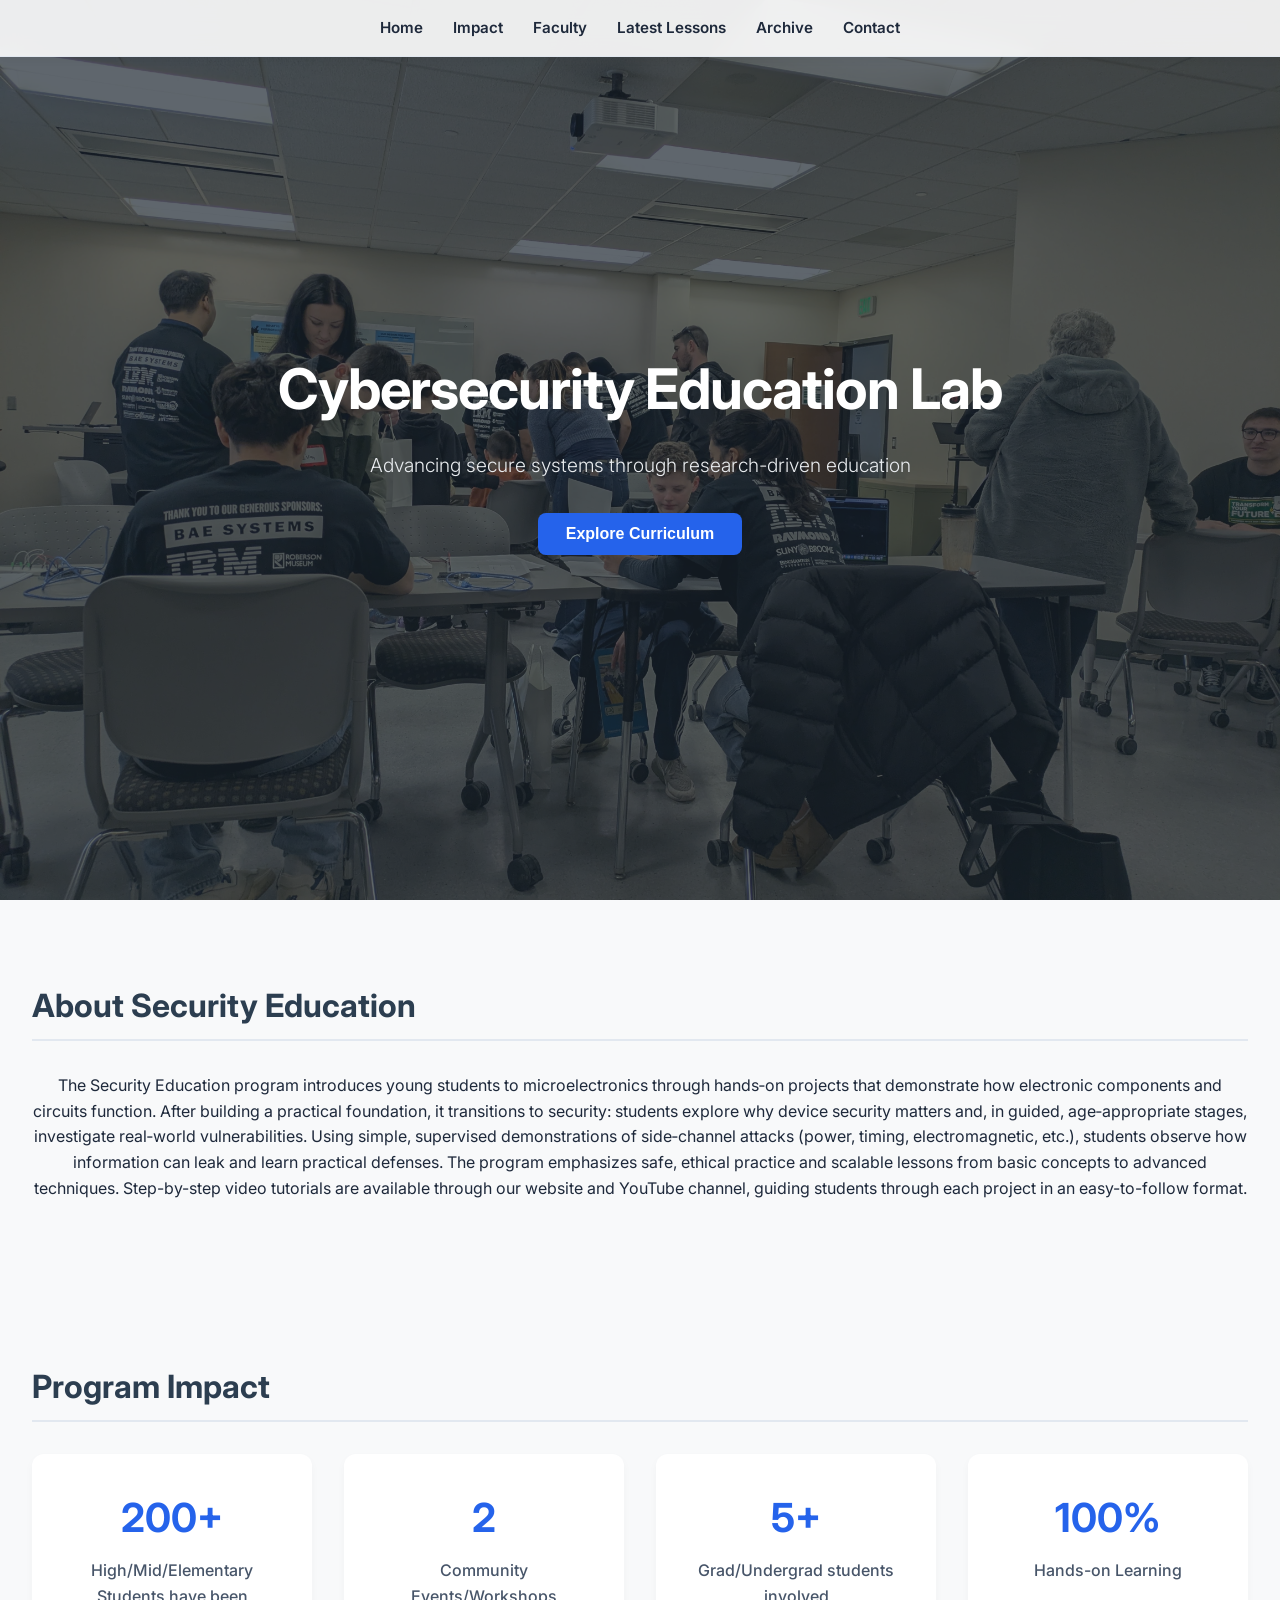
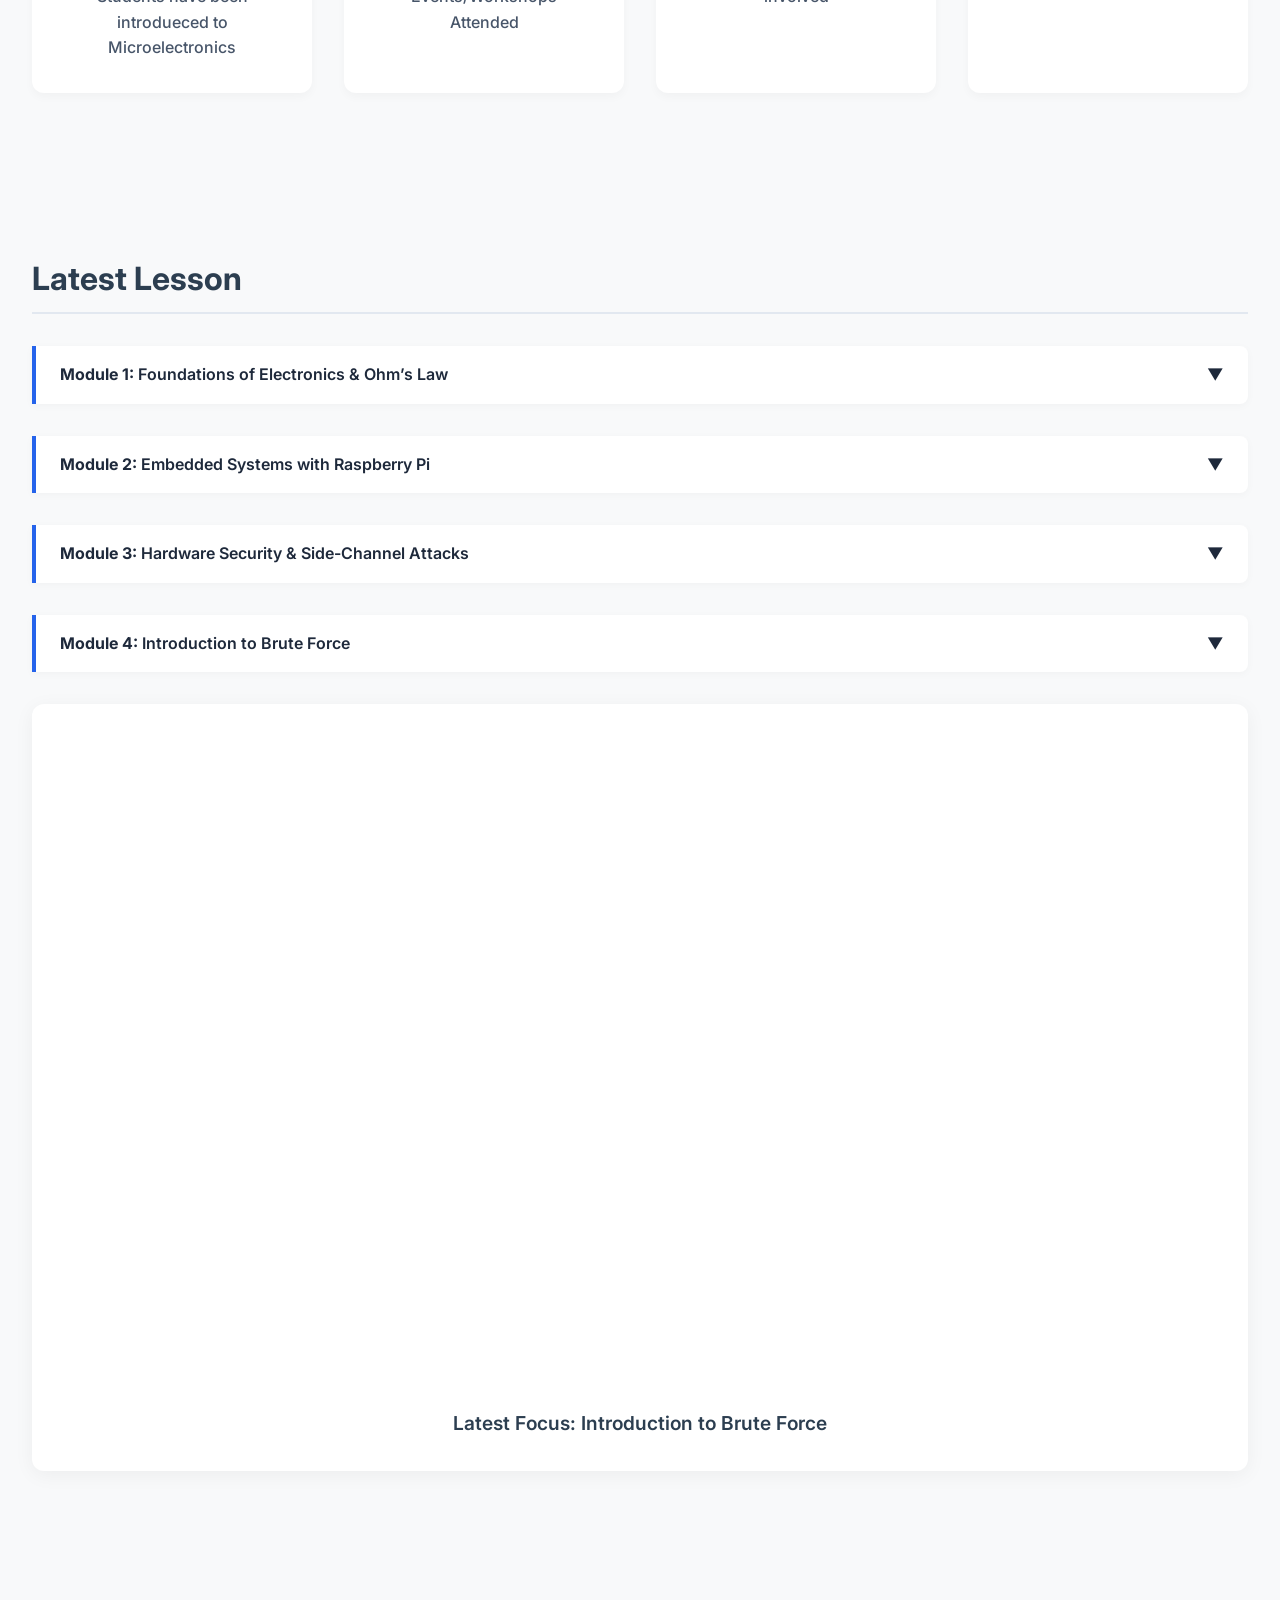
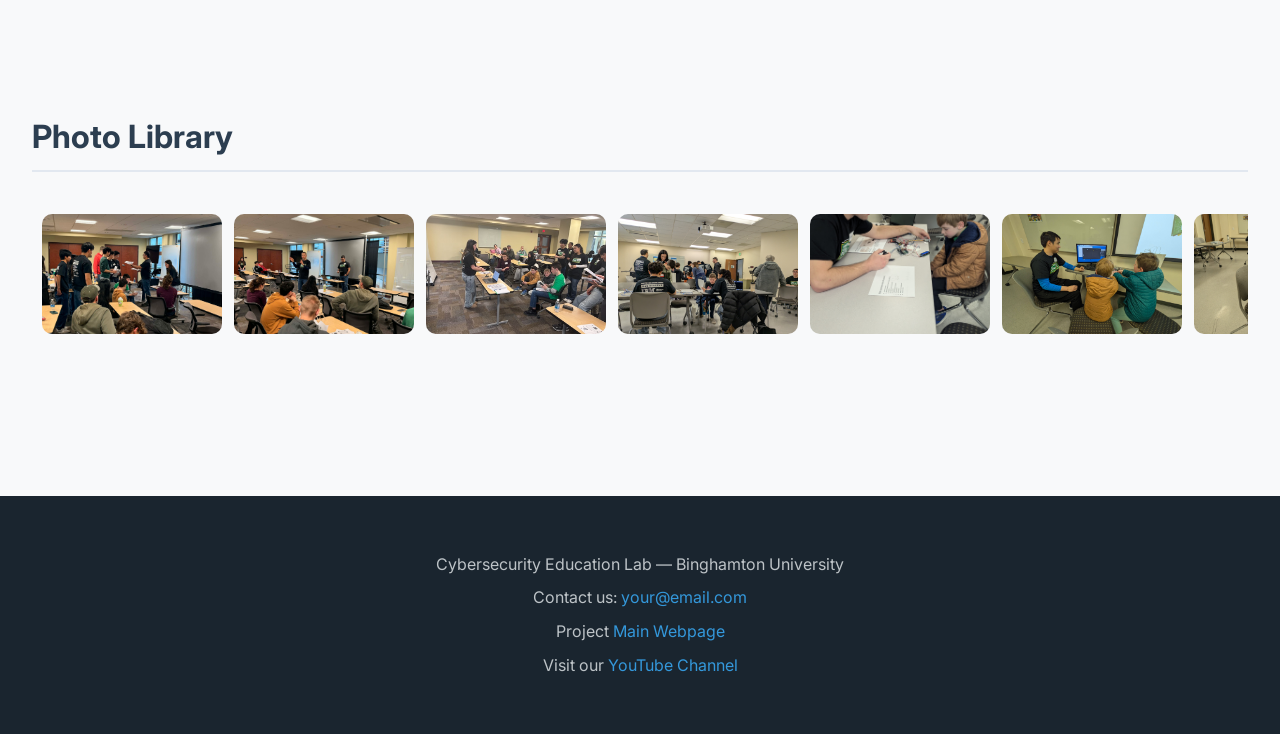
==== commit d94097d9: "new changes and new videos" ====
--- a/index.html
+++ b/index.html
@@ -117,14 +117,129 @@
       transform: translateY(-2px);
       box-shadow: 0 10px 25px rgba(37,99,235,0.3);
     }
+    /* SECTIONS */
+    section { padding: 5rem 2rem; }
+
+    h2 {
+      font-size: 2rem;
+      margin-bottom: 2rem;
+      border-bottom: 2px solid #e2e8f0;
+      padding-bottom: .5rem;
+    }
+
+    /* STATS */
+    .stats {
+      display: grid;
+      grid-template-columns: repeat(auto-fit,minmax(200px,1fr));
+      gap: 2rem;
+    }
+
+    .stat {
+      background: white;
+      padding: 2rem;
+      text-align: center;
+      border-radius: 12px;
+    }
+
+    .stat h3 { color: #2563eb; font-size: 2rem; }
+
+    /* CURRICULUM */
+    .module {
+      background: white;
+      padding: 1rem 1.5rem;
+      margin-bottom: 1rem;
+      border-left: 4px solid #2563eb;
+      border-radius: 0 8px 8px 0;
+    }
+
+    /* VIDEO */
+    .video-responsive {
+      position: relative;
+      padding-bottom: 56.25%;
+      height: 0;
+    }
+
+    .video-responsive iframe {
+      position: absolute;
+      width: 100%;
+      height: 100%;
+      border: none;
+    }
+
+    /* =========================
+       THUMBNAIL SLIDER (NEW)
+       ========================= */
+
+    .thumb-slider {
+      display: flex;
+      overflow-x: auto;
+      gap: 12px;
+      padding: 10px;
+      scroll-snap-type: x mandatory;
+      -webkit-overflow-scrolling: touch;
+    }
+
+    .thumb-slider::-webkit-scrollbar {
+      height: 8px;
+    }
+
+    .thumb-slider::-webkit-scrollbar-thumb {
+      background: #94a3b8;
+      border-radius: 4px;
+    }
+
+    .thumb-slider img {
+      width: 180px;
+      height: 120px;
+      object-fit: cover;
+      border-radius: 10px;
+      flex: 0 0 auto;
+      scroll-snap-align: center;
+      transition: transform 0.3s;
+    }
+
+    .thumb-slider img:hover {
+      transform: scale(1.05);
+    }
+
+    /* LIGHTBOX (kept, no JS) */
+    .lightbox {
+      position: fixed;
+      inset: 0;
+      background: rgba(0,0,0,0.9);
+      display: none;
+      align-items: center;
+      justify-content: center;
+      z-index: 9999;
+    }
+
+    .lightbox:target {
+      display: flex;
+    }
+
+    .lightbox img {
+      max-width: 90%;
+      max-height: 85%;
+      border-radius: 10px;
+    }
+
+    .close {
+      position: absolute;
+      top: 20px;
+      right: 30px;
+      color: white;
+      font-size: 40px;
+      text-decoration: none;
+    }
+
 
     /* --- General Sections --- */
     section {
-      padding: 5rem 2rem;
-      max-width: 1200px;
-      margin: auto;
-    }
-
+    padding: 5rem 2rem;
+    width: 100%;
+    margin: 0;
+  }
+  
     h2 {
       font-size: 2rem;
       margin-bottom: 2rem;
@@ -364,6 +479,64 @@
   border-radius: 10px;
   box-shadow: 0 10px 40px rgba(0,0,0,0.6);
 }
+
+
+
+
+.lightbox {
+  position: fixed;
+  top: 0;
+  left: 0;
+  width: 100%;
+  height: 100%;
+  background: rgba(15, 23, 36, 0.95);
+  display: none;
+  align-items: center;
+  justify-content: center;
+  z-index: 9999;
+}
+
+.lightbox:target {
+  display: flex;
+}
+
+.lightbox img {
+  max-width: 85%;
+  max-height: 80%;
+  border-radius: 10px;
+}
+
+.close, .prev, .next {
+  position: absolute;
+  color: white;
+  font-size: 40px;
+  text-decoration: none;
+  padding: 10px;
+}
+
+.close {
+  top: 20px;
+  right: 40px;
+}
+
+.prev {
+  top: 50%;
+  left: 30px;
+  transform: translateY(-50%);
+}
+
+.next {
+  top: 50%;
+  right: 30px;
+  transform: translateY(-50%);
+}
+
+.close:hover, .prev:hover, .next:hover {
+  color: #2563eb;
+}
+
+
+
 
     /* --- Popup Modals --- */
     .popup {
@@ -416,7 +589,41 @@
     .close:hover {
       background: #c0392b;
     }
-
+.module {
+  border-left: 4px solid #2563eb;
+  background: white;
+  padding: 1rem 1.5rem;
+  border-radius: 0 8px 8px 0;
+  box-shadow: 0 2px 8px rgba(0,0,0,0.03);
+  cursor: pointer;
+}
+
+.module summary {
+  font-weight: 600;
+  font-size: 1rem;
+  cursor: pointer;
+  list-style: none;
+}
+
+.module summary::-webkit-details-marker {
+  display: none;
+}
+
+.module-desc {
+  margin-top: 10px;
+  color: #475569;
+  font-size: 0.95rem;
+}
+
+.module summary::after {
+  content: "▼";
+  float: right;
+  transition: transform 0.3s;
+}
+
+.module[open] summary::after {
+  transform: rotate(180deg);
+}
     /* --- Footer --- */
     footer {
       background-color: #1a252f;
@@ -459,14 +666,14 @@
   <nav>
     <a href="#hero">Home</a>
     <a href="#stats">Impact</a>
-    <a href="#faculty">Faculty</a>
-    <a href="#curriculum">Curriculum</a>
-    <a href="#lessons">Lessons</a>
+    <a href="faculty.html">Faculty</a>
+    <a href="#curriculum">Latest Lessons</a>
+    <a href="archive.html">Archive</a>
     <a href="#contact">Contact</a>
   </nav>
 
   <section class="hero" id="hero">
-    <img class="header-image" src="1.jpg" alt="Education Background" />
+    <img class="header-image" src="photos/4.jpg" alt="Education Background" />
     <div class="hero-content">
       <h1>Cybersecurity Education Lab</h1>
       <p>Advancing secure systems through research-driven education</p>
@@ -475,135 +682,139 @@
   </section>
 
   <section id="stats" class="reveal">
+    <h2>About Security Education</h2>
+    <div class="stats">
+  The Security Education program introduces young students to microelectronics through hands‑on projects that demonstrate how electronic components and circuits function. After building a practical foundation, it transitions to security: students explore why device security matters and, in guided, age‑appropriate stages, investigate real‑world vulnerabilities. Using simple, supervised demonstrations of side‑channel attacks (power, timing, electromagnetic, etc.), students observe how information can leak and learn practical defenses. The program emphasizes safe, ethical practice and scalable lessons from basic concepts to advanced techniques.
+
+Step-by-step video tutorials are available through our website and YouTube channel, guiding students through each project in an easy-to-follow format.
+      
+    </div>
+  </section>
+
+  <section id="stats" class="reveal">
     <h2>Program Impact</h2>
     <div class="stats">
       <div class="stat"><h3>200+</h3><p>High/Mid/Elementary Students have been introdueced to Microelectronics</p></div>
-      <div class="stat"><h3>2+</h3><p>Community Events/Workshops Attended</p></div>
+      <div class="stat"><h3>2</h3><p>Community Events/Workshops Attended</p></div>
       <div class="stat"><h3>5+</h3><p>Grad/Undergrad students involved</p></div>
       <div class="stat"><h3>100%</h3><p>Hands-on Learning</p></div>
     </div>
   </section>
 
+</div>
   <section id="curriculum" class="reveal">
-    <h2>Curriculum & Latest Lesson</h2>
+    <h2>Latest Lesson</h2>
+
+  <div class="syllabus">
+
+  <details class="module">
+    <summary><strong>Module 1:</strong> Foundations of Electronics & Ohm’s Law</summary>
+    <div class="module-desc">
+      This lesson introduces the fundamental concepts of electronics, including voltage, current, and resistance, and explains how they interact in a circuit. It also covers Ohm’s Law, showing how to calculate and predict electrical behavior using the relationship between these core variables.
+    </div>
+  </details>
+
+  <details class="module">
+    <summary><strong>Module 2:</strong> Embedded Systems with Raspberry Pi</summary>
+    <div class="module-desc">
+      Learn how embedded systems work using Raspberry Pi, including basic programming, hardware interaction, and real-world applications.
+    </div>
+  </details>
+
+  <details class="module">
+    <summary><strong>Module 3:</strong> Hardware Security & Side-Channel Attacks</summary>
+    <div class="module-desc">
+      Explore how hardware can leak sensitive information and how side-channel attacks exploit power, timing, and electromagnetic signals.
+    </div>
+  </details>
+
+  <details class="module">
+    <summary><strong>Module 4:</strong> Introduction to Brute Force</summary>
+    <div class="module-desc">
+     A brute force attack is a method used in cybersecurity where an attacker systematically tries all possible combinations of passwords or keys until the correct one is found. It is simple but often time-consuming, and its effectiveness depends heavily on password complexity and system security protections like rate limiting and lockout policies.
+    </div>
+  </details>
     
-    <div class="syllabus">
-      <div class="module"><strong>Module 1:</strong> Foundations of Electronics & Ohm’s Law</div>
-      <div class="module"><strong>Module 2:</strong> Embedded Systems with Raspberry Pi</div>
-      <div class="module"><strong>Module 3:</strong> Hardware Security & Side-Channel Attacks</div>
-      <div class="module"><strong>Module 4:</strong> Applied Systems Design (Pong Project)</div>
-    </div>
 
     <div class="featured-video-wrapper">
       <div class="video-responsive">
         <iframe 
-          src="https://www.youtube.com/embed/S1C-6-dfpfE" 
-          title="Introduction to Raspberry Pi"
+          src="https://www.youtube.com/embed/WcsAMPvN2Bg" 
+          title="Introduction to Brute Force "
           allow="accelerometer; autoplay; clipboard-write; encrypted-media; gyroscope; picture-in-picture" 
           allowfullscreen>
         </iframe>
       </div>
-      <p>Latest Focus: Introduction to Raspberry Pi</p>
+      <p>Latest Focus: Introduction to Brute Force</p>
     </div>
   </section>
 
-  <section id="faculty" class="reveal">
-    <h2>Faculty & Researchers</h2>
-    <div class="faculty-grid">
-      <div class="faculty">
-        <!-- <img src="https://via.placeholder.com/120" alt="Dr. Jane Smith"> -->
-        <h3>Dr. Ponomarev </h3>
-        <p>Hardware Security</p>
-      </div>
-      <div class="faculty">
-        <!-- <img src="https://via.placeholder.com/120" alt="Dr. Michael Chen"> -->
-        <h3>Dr. Yang</h3>
-        <p>Microelectronics</p>
-      </div>
-  
-    </div>
-  </section>
-
-  <section id="lessons" class="reveal">
-    <h2>Video Archive</h2>
-    <div class="scroll-videos">
-
-      <div class="video-card">
-        <a href="#popup1">
-          <img src="https://img.youtube.com/vi/UEoXaZoPkcc/hqdefault.jpg" alt="Ohm's Law Thumbnail" />
-          <p>Ohm's Law</p>
-        </a>
-      </div>
-      <div id="popup1" class="popup">
-        <div class="popup-content">
-          <div class="video-responsive">
-            <iframe src="https://www.youtube.com/embed/UEoXaZoPkcc" title="Ohm's Law" allowfullscreen></iframe>
-          </div>
-          <a href="#lessons" class="close">Close Video</a>
-        </div>
-      </div>
-
-      <div class="video-card">
-        <a href="#popup2">
-          <img src="https://img.youtube.com/vi/_q1Ze8Wa-r0/hqdefault.jpg" alt="Pong Game Thumbnail" />
-          <p>Pong Game</p>
-        </a>
-      </div>
-      <div id="popup2" class="popup">
-        <div class="popup-content">
-          <div class="video-responsive">
-            <iframe src="https://www.youtube.com/embed/_q1Ze8Wa-r0" title="Pong Game" allowfullscreen></iframe>
-          </div>
-          <a href="#lessons" class="close">Close Video</a>
-        </div>
-      </div>
-
-      <div class="video-card">
-        <a href="#popup3">
-          <img src="https://img.youtube.com/vi/7bOKi61ucHE/hqdefault.jpg" alt="Micro Electronics Side Channels Thumbnail" />
-          <p>Micro Electronics Side Channels</p>
-        </a>
-      </div>
-      <div id="popup3" class="popup">
-        <div class="popup-content">
-          <div class="video-responsive">
-            <iframe src="https://www.youtube.com/embed/7bOKi61ucHE" title="Side Channels" allowfullscreen></iframe>
-          </div>
-          <a href="#lessons" class="close">Close Video</a>
-        </div>
-      </div>
-
-      <div class="video-card">
-        <a href="#popup4">
-          <img src="https://img.youtube.com/vi/S1C-6-dfpfE/hqdefault.jpg" alt="Introduction Thumbnail" />
-          <p>Introduction</p>
-        </a>
-      </div>
-      <div id="popup4" class="popup">
-        <div class="popup-content">
-          <div class="video-responsive">
-            <iframe src="https://www.youtube.com/embed/S1C-6-dfpfE" title="Introduction" allowfullscreen></iframe>
-          </div>
-          <a href="#lessons" class="close">Close Video</a>
-        </div>
-      </div>
-
-    </div>
-  </section>
-
-  <section id="gallery" class="reveal">
+
+<section id="gallery">
   <h2>Photo Library</h2>
 
-  <div class="photo-grid">
-    <img src="photos/1.jpg" alt="Workshop 1" onclick="openLightbox(this.src)">
-    <img src="photos/2.jpg" alt="Students Working" onclick="openLightbox(this.src)">
-    <img src="photos/3.jpg" alt="Hardware Demo" onclick="openLightbox(this.src)">
-    <img src="photos/4.jpg" alt="Lab Session" onclick="openLightbox(this.src)">
-    <img src="photos/5.jpg" alt="Teaching Session" onclick="openLightbox(this.src)">
-    <img src="photos/6.jpg" alt="Electronics Setup" onclick="openLightbox(this.src)">
-    <img src="photos/7.jpg" alt="Electronics Setup" onclick="openLightbox(this.src)">
+  <div class="thumb-slider">
+    <a href="#img1"><img src="photos/1.jpg"></a>
+    <a href="#img2"><img src="photos/2.jpg"></a>
+    <a href="#img3"><img src="photos/3.jpg"></a>
+    <a href="#img4"><img src="photos/4.jpg"></a>
+    <a href="#img5"><img src="photos/5.jpg"></a>
+    <a href="#img6"><img src="photos/6.jpg"></a>
+    <a href="#img7"><img src="photos/7.jpg"></a>
+    <a href="#img7"><img src="photos/8.jpg"></a>
+    <a href="#img7"><img src="photos/9.jpg"></a>
+    <a href="#img7"><img src="photos/10.jpg"></a>
   </div>
 </section>
+
+<!-- LIGHTBOXES -->
+<div id="img1" class="lightbox">
+  <a href="#gallery" class="close">×</a>
+  <img src="photos/1.jpg">
+</div>
+
+<div id="img2" class="lightbox">
+  <a href="#gallery" class="close">×</a>
+  <img src="photos/2.jpg">
+</div>
+
+<div id="img3" class="lightbox">
+  <a href="#gallery" class="close">×</a>
+  <img src="photos/3.jpg">
+</div>
+
+<div id="img4" class="lightbox">
+  <a href="#gallery" class="close">×</a>
+  <img src="photos/4.jpg">
+</div>
+
+<div id="img5" class="lightbox">
+  <a href="#gallery" class="close">×</a>
+  <img src="photos/5.jpg">
+</div>
+
+<div id="img6" class="lightbox">
+  <a href="#gallery" class="close">×</a>
+  <img src="photos/6.jpg">
+</div>
+
+<div id="img7" class="lightbox">
+  <a href="#gallery" class="close">×</a>
+  <img src="photos/7.jpg">
+</div>
+
+<div id="img8" class="lightbox">
+  <a href="#gallery" class="close">×</a>
+  <img src="photos/8.jpg">
+</div>
+<div id="img9" class="lightbox">
+  <a href="#gallery" class="close">×</a>
+  <img src="photos/9.jpg">
+</div>
+<div id="img10" class="lightbox">
+  <a href="#gallery" class="close">×</a>
+  <img src="photos/10.jpg">
+</div>
 
 <!-- Lightbox -->
 <div id="lightbox" class="lightbox" onclick="closeLightbox()">
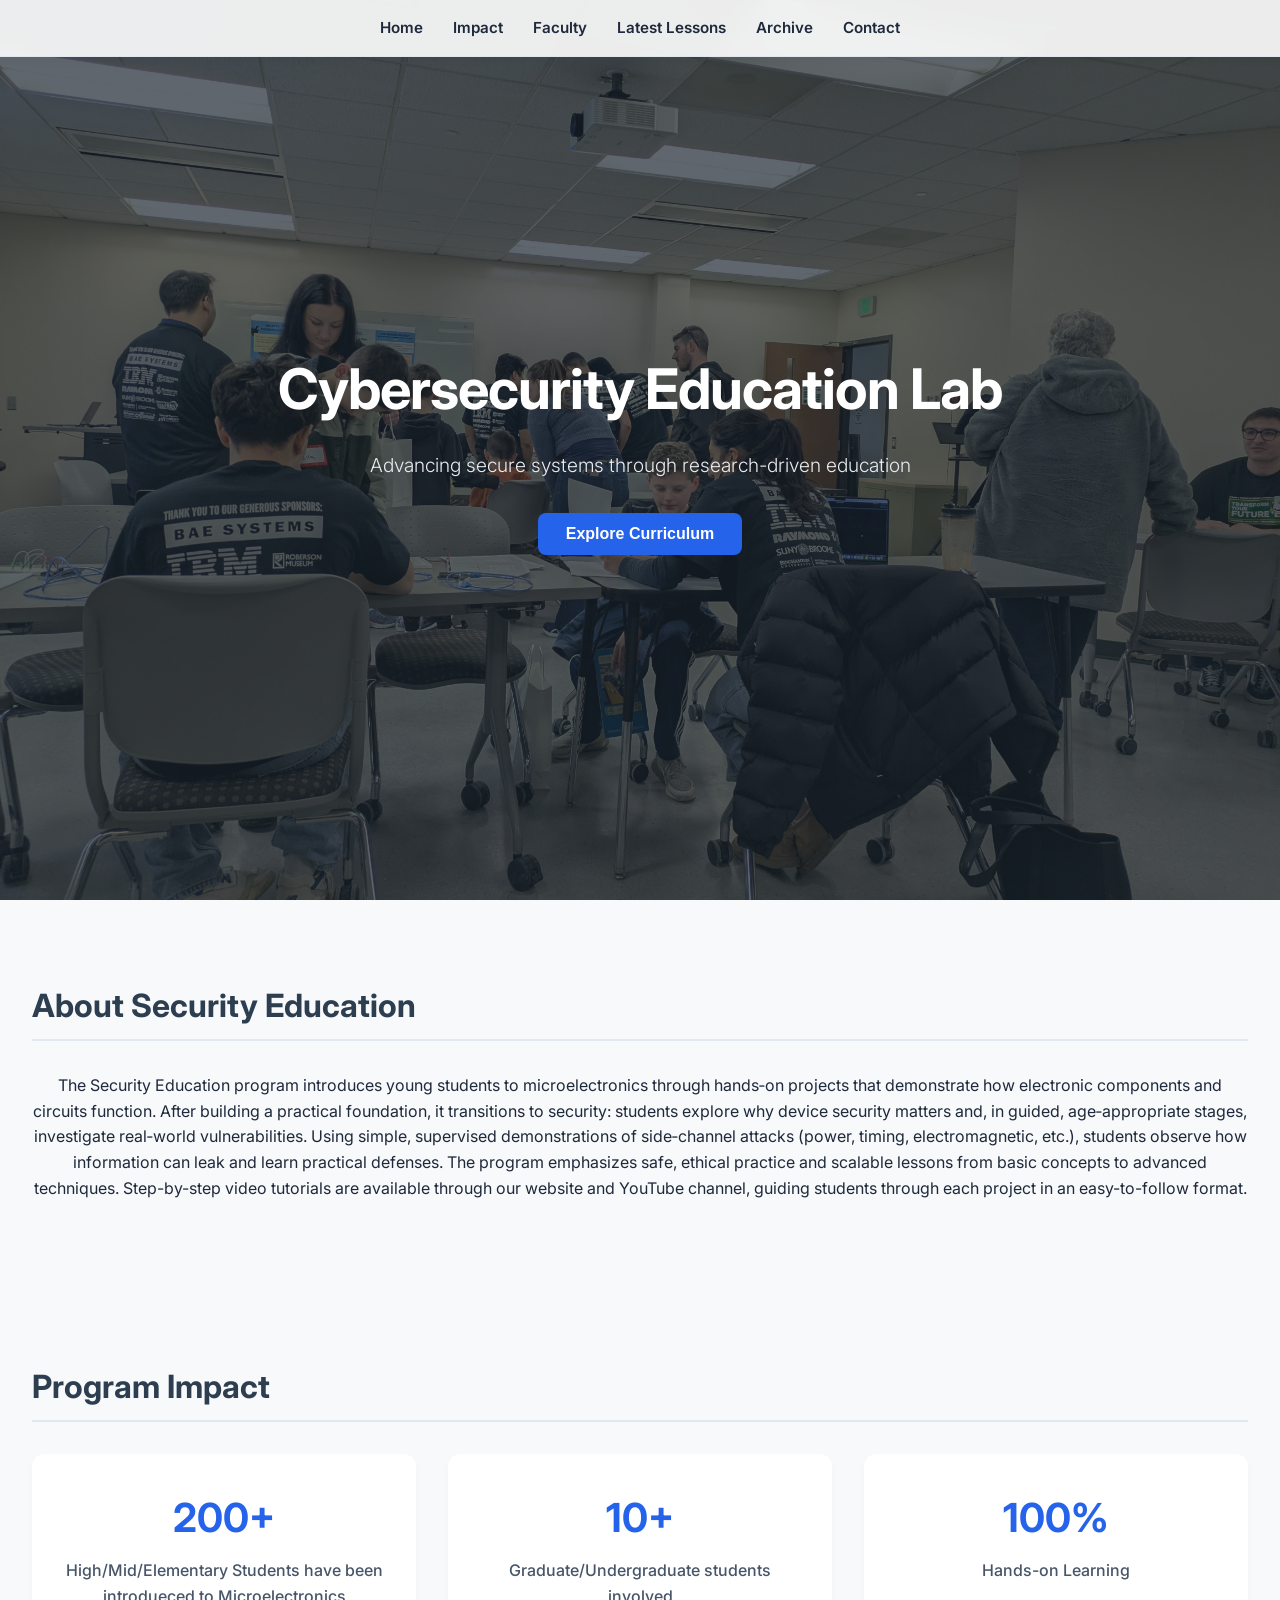
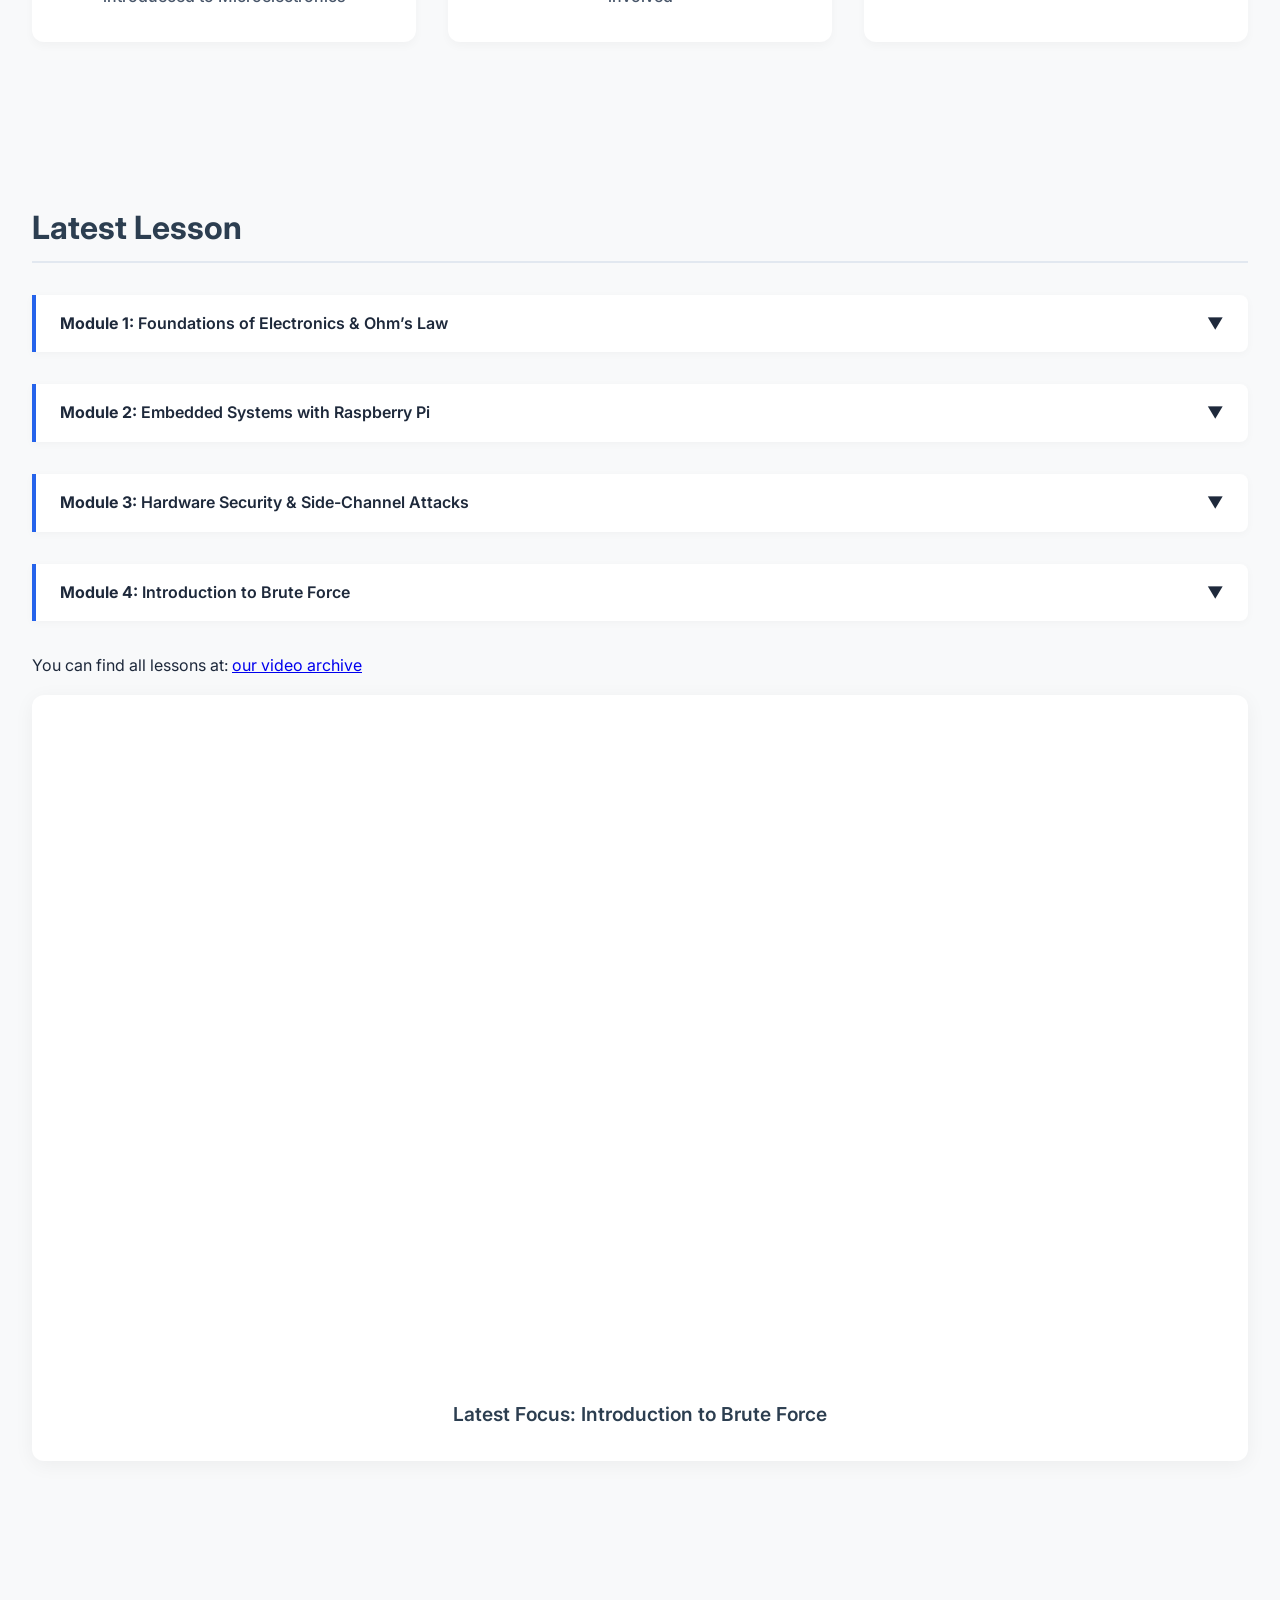
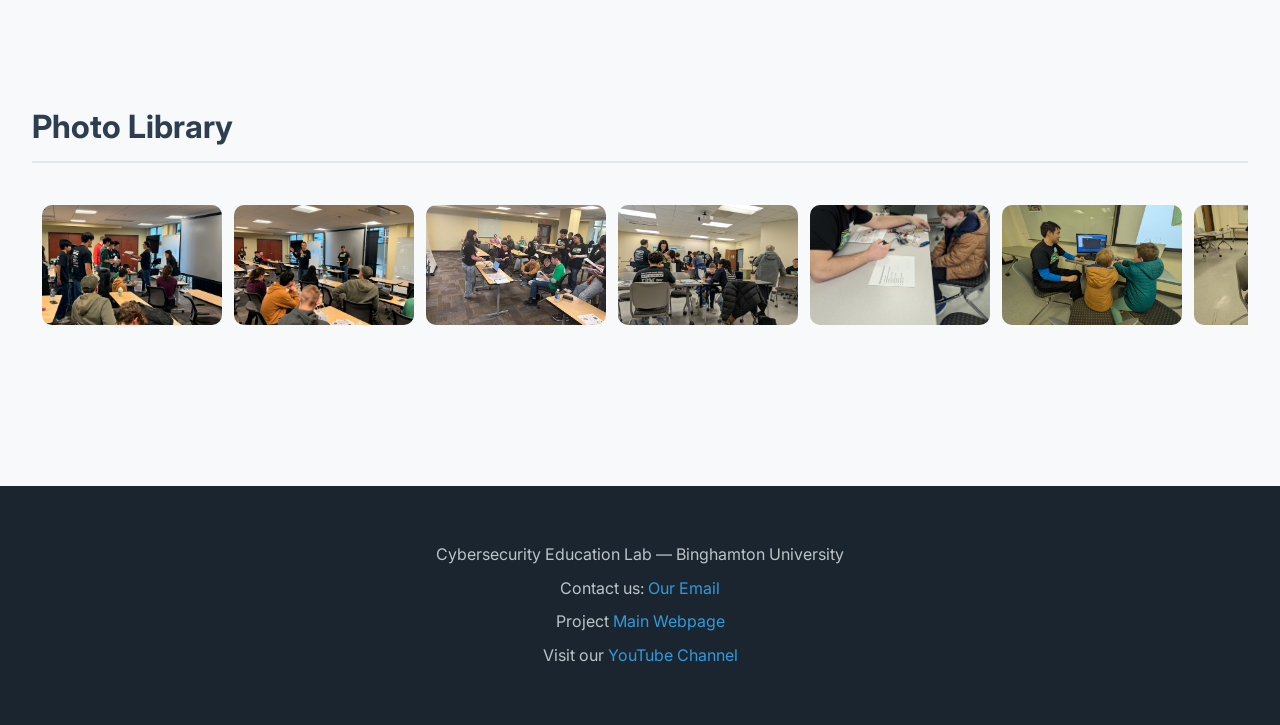
==== commit 2ec0dbf9: "version 1.0" ====
--- a/index.html
+++ b/index.html
@@ -575,20 +575,8 @@
       box-shadow: 0 10px 30px rgba(0,0,0,0.5);
     }
 
-    .close {
-      margin-top: 20px;
-      padding: 10px 24px;
-      background: #e74c3c;
-      color: white;
-      text-decoration: none;
-      border-radius: 6px;
-      font-weight: 600;
-      transition: background 0.3s ease;
-    }
-
-    .close:hover {
-      background: #c0392b;
-    }
+
+    
 .module {
   border-left: 4px solid #2563eb;
   background: white;
@@ -659,6 +647,58 @@
       opacity: 1;
       transform: translateY(0);
     }
+       .thumb-slider {
+      display: flex;
+      gap: 12px;
+      overflow-x: auto;
+      padding: 10px;
+    }
+
+    .thumb-slider img {
+      width: 180px;
+      height: 120px;
+      object-fit: cover;
+      border-radius: 10px;
+      cursor: pointer;
+    }
+
+    /* LIGHTBOX */
+    .lightbox {
+      position: fixed;
+      inset: 0;
+      background: rgba(0,0,0,0.95);
+      display: none;
+      align-items: center;
+      justify-content: center;
+      z-index: 9999;
+    }
+
+    .lightbox:target {
+      display: flex;
+    }
+
+    .lightbox img {
+      max-width: 85%;
+      max-height: 80%;
+      border-radius: 10px;
+    }
+
+    .close, .prev, .next {
+      position: absolute;
+      color: white;
+      font-size: 40px;
+      text-decoration: none;
+      padding: 10px;
+    }
+
+    .close { top: 20px; right: 30px; }
+    .prev { left: 30px; top: 50%; transform: translateY(-50%); }
+    .next { right: 30px; top: 50%; transform: translateY(-50%); }
+
+    .prev:hover, .next:hover, .close:hover {
+      color: #2563eb;
+    }
+
   </style>
 </head>
 <body>
@@ -695,8 +735,8 @@
     <h2>Program Impact</h2>
     <div class="stats">
       <div class="stat"><h3>200+</h3><p>High/Mid/Elementary Students have been introdueced to Microelectronics</p></div>
-      <div class="stat"><h3>2</h3><p>Community Events/Workshops Attended</p></div>
-      <div class="stat"><h3>5+</h3><p>Grad/Undergrad students involved</p></div>
+      <!-- <div class="stat"><h3>2</h3><p>Community Events/Workshops Attended</p></div> -->
+      <div class="stat"><h3>10+</h3><p>Graduate/Undergraduate students involved</p></div>
       <div class="stat"><h3>100%</h3><p>Hands-on Learning</p></div>
     </div>
   </section>
@@ -704,7 +744,7 @@
 </div>
   <section id="curriculum" class="reveal">
     <h2>Latest Lesson</h2>
-
+  
   <div class="syllabus">
 
   <details class="module">
@@ -734,6 +774,10 @@
      A brute force attack is a method used in cybersecurity where an attacker systematically tries all possible combinations of passwords or keys until the correct one is found. It is simple but often time-consuming, and its effectiveness depends heavily on password complexity and system security protections like rate limiting and lockout policies.
     </div>
   </details>
+      <p>
+  You can find all lessons at: 
+  <a href="archive.html">our video archive</a>
+</p>
     
 
     <div class="featured-video-wrapper">
@@ -761,59 +805,82 @@
     <a href="#img5"><img src="photos/5.jpg"></a>
     <a href="#img6"><img src="photos/6.jpg"></a>
     <a href="#img7"><img src="photos/7.jpg"></a>
-    <a href="#img7"><img src="photos/8.jpg"></a>
-    <a href="#img7"><img src="photos/9.jpg"></a>
-    <a href="#img7"><img src="photos/10.jpg"></a>
+    <a href="#img8"><img src="photos/8.jpg"></a>
+    <a href="#img9"><img src="photos/9.jpg"></a>
+    <a href="#img10"><img src="photos/10.jpg"></a>
   </div>
 </section>
 
-<!-- LIGHTBOXES -->
+<!-- LIGHTBOXES (NO JAVASCRIPT VERSION) -->
+
 <div id="img1" class="lightbox">
+  <a href="#img10" class="prev">❮</a>
+  <img src="photos/1.jpg">
+  <a href="#img2" class="next">❯</a>
   <a href="#gallery" class="close">×</a>
-  <img src="photos/1.jpg">
 </div>
 
 <div id="img2" class="lightbox">
+  <a href="#img1" class="prev">❮</a>
+  <img src="photos/2.jpg">
+  <a href="#img3" class="next">❯</a>
   <a href="#gallery" class="close">×</a>
-  <img src="photos/2.jpg">
 </div>
 
 <div id="img3" class="lightbox">
+  <a href="#img2" class="prev">❮</a>
+  <img src="photos/3.jpg">
+  <a href="#img4" class="next">❯</a>
   <a href="#gallery" class="close">×</a>
-  <img src="photos/3.jpg">
 </div>
 
 <div id="img4" class="lightbox">
+  <a href="#img3" class="prev">❮</a>
+  <img src="photos/4.jpg">
+  <a href="#img5" class="next">❯</a>
   <a href="#gallery" class="close">×</a>
-  <img src="photos/4.jpg">
 </div>
 
 <div id="img5" class="lightbox">
+  <a href="#img4" class="prev">❮</a>
+  <img src="photos/5.jpg">
+  <a href="#img6" class="next">❯</a>
   <a href="#gallery" class="close">×</a>
-  <img src="photos/5.jpg">
 </div>
 
 <div id="img6" class="lightbox">
+  <a href="#img5" class="prev">❮</a>
+  <img src="photos/6.jpg">
+  <a href="#img7" class="next">❯</a>
   <a href="#gallery" class="close">×</a>
-  <img src="photos/6.jpg">
 </div>
 
 <div id="img7" class="lightbox">
+  <a href="#img6" class="prev">❮</a>
+  <img src="photos/7.jpg">
+  <a href="#img8" class="next">❯</a>
   <a href="#gallery" class="close">×</a>
-  <img src="photos/7.jpg">
 </div>
 
 <div id="img8" class="lightbox">
+  <a href="#img7" class="prev">❮</a>
+  <img src="photos/8.jpg">
+  <a href="#img9" class="next">❯</a>
   <a href="#gallery" class="close">×</a>
-  <img src="photos/8.jpg">
-</div>
+</div>
+
 <div id="img9" class="lightbox">
+  <a href="#img8" class="prev">❮</a>
+  <img src="photos/9.jpg">
+  <a href="#img10" class="next">❯</a>
   <a href="#gallery" class="close">×</a>
-  <img src="photos/9.jpg">
-</div>
+</div>
+
 <div id="img10" class="lightbox">
+  <a href="#img9" class="prev">❮</a>
+  <img src="photos/10.jpg">
+  <a href="#img1" class="next">❯</a>
   <a href="#gallery" class="close">×</a>
-  <img src="photos/10.jpg">
 </div>
 
 <!-- Lightbox -->
@@ -824,7 +891,7 @@
 
   <footer id="contact">
     <p>Cybersecurity Education Lab — Binghamton University</p>
-    <p>Contact us: <a href="mailto:your@email.com">your@email.com</a></p>
+    <p>Contact us: <a href="mailto:your@email.com">Our Email</a></p>
     <p>Project <a href="https://www.binghamton.edu/computer-science/research/secedu.html" target="_blank">Main Webpage</a></p>
     <p>Visit our <a href="http://www.youtube.com/@HardwareSecurityForAll" target="_blank">YouTube Channel</a></p>
   </footer>
